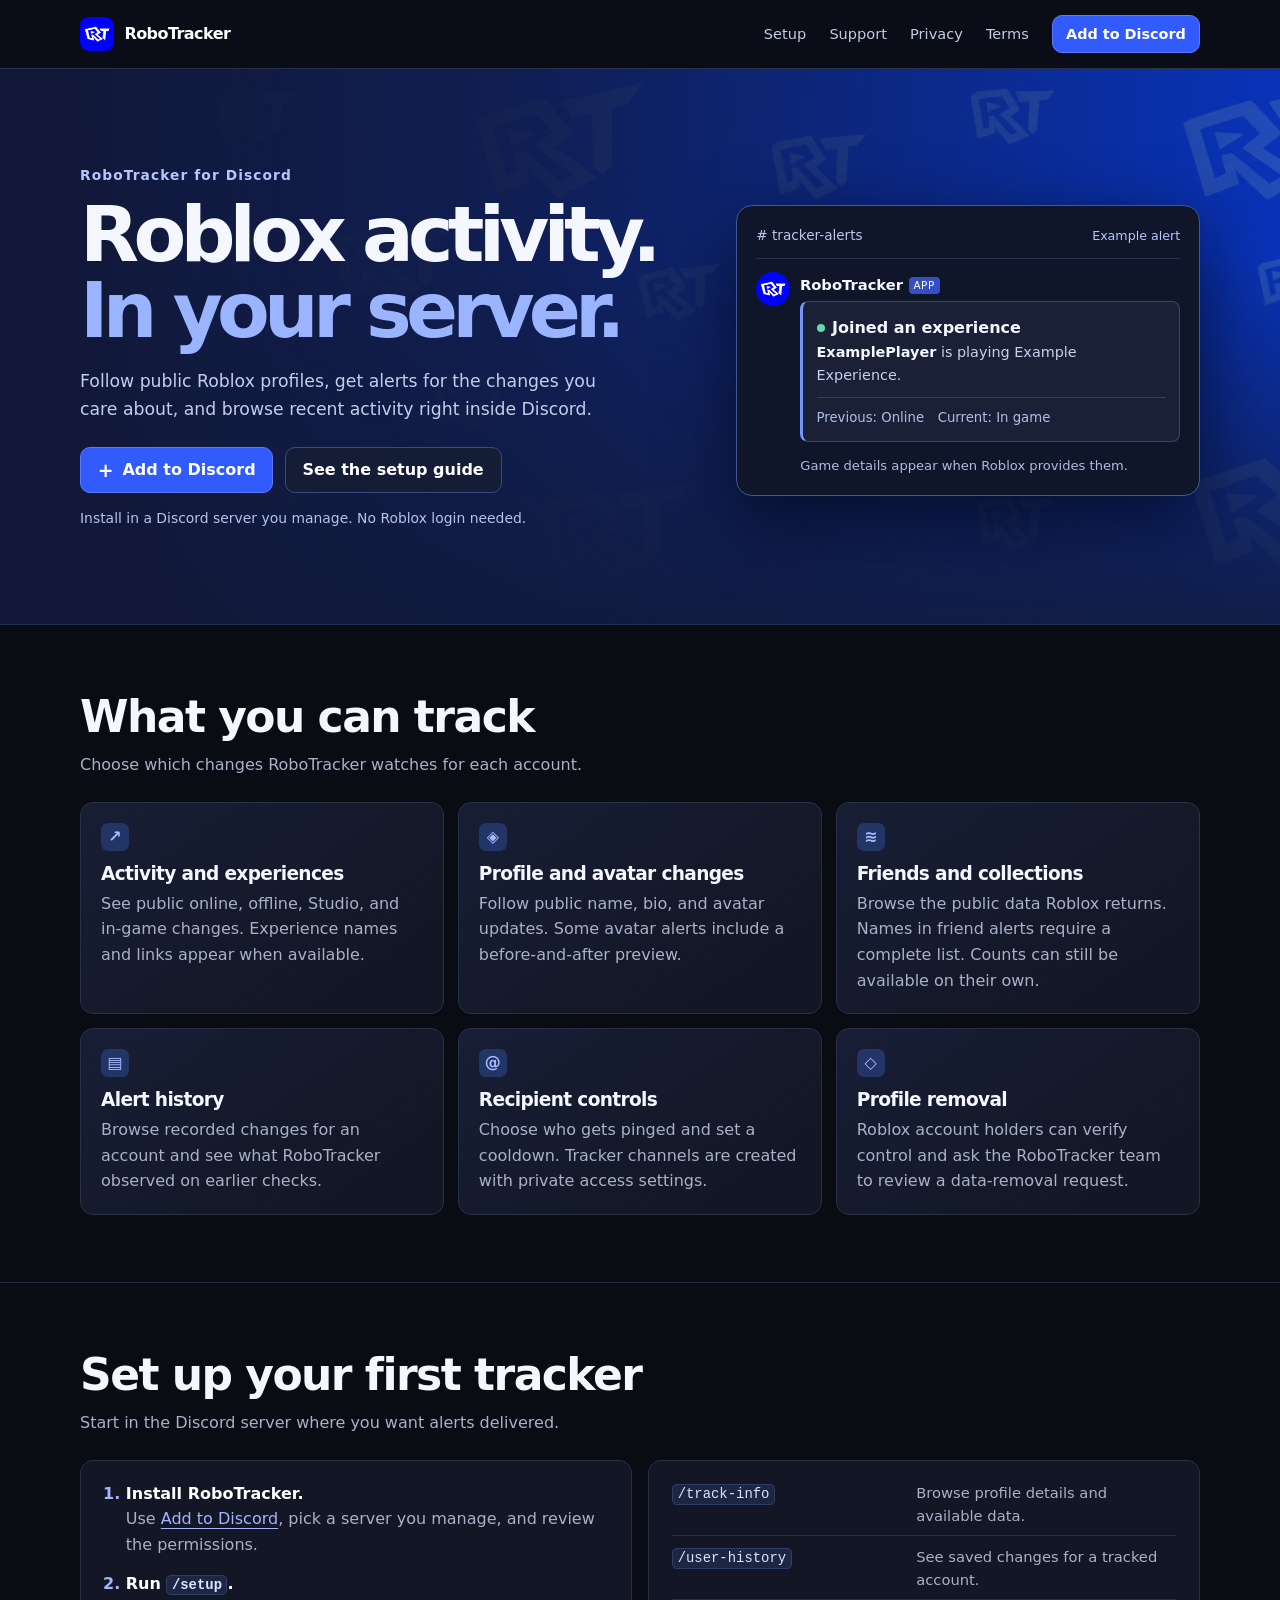
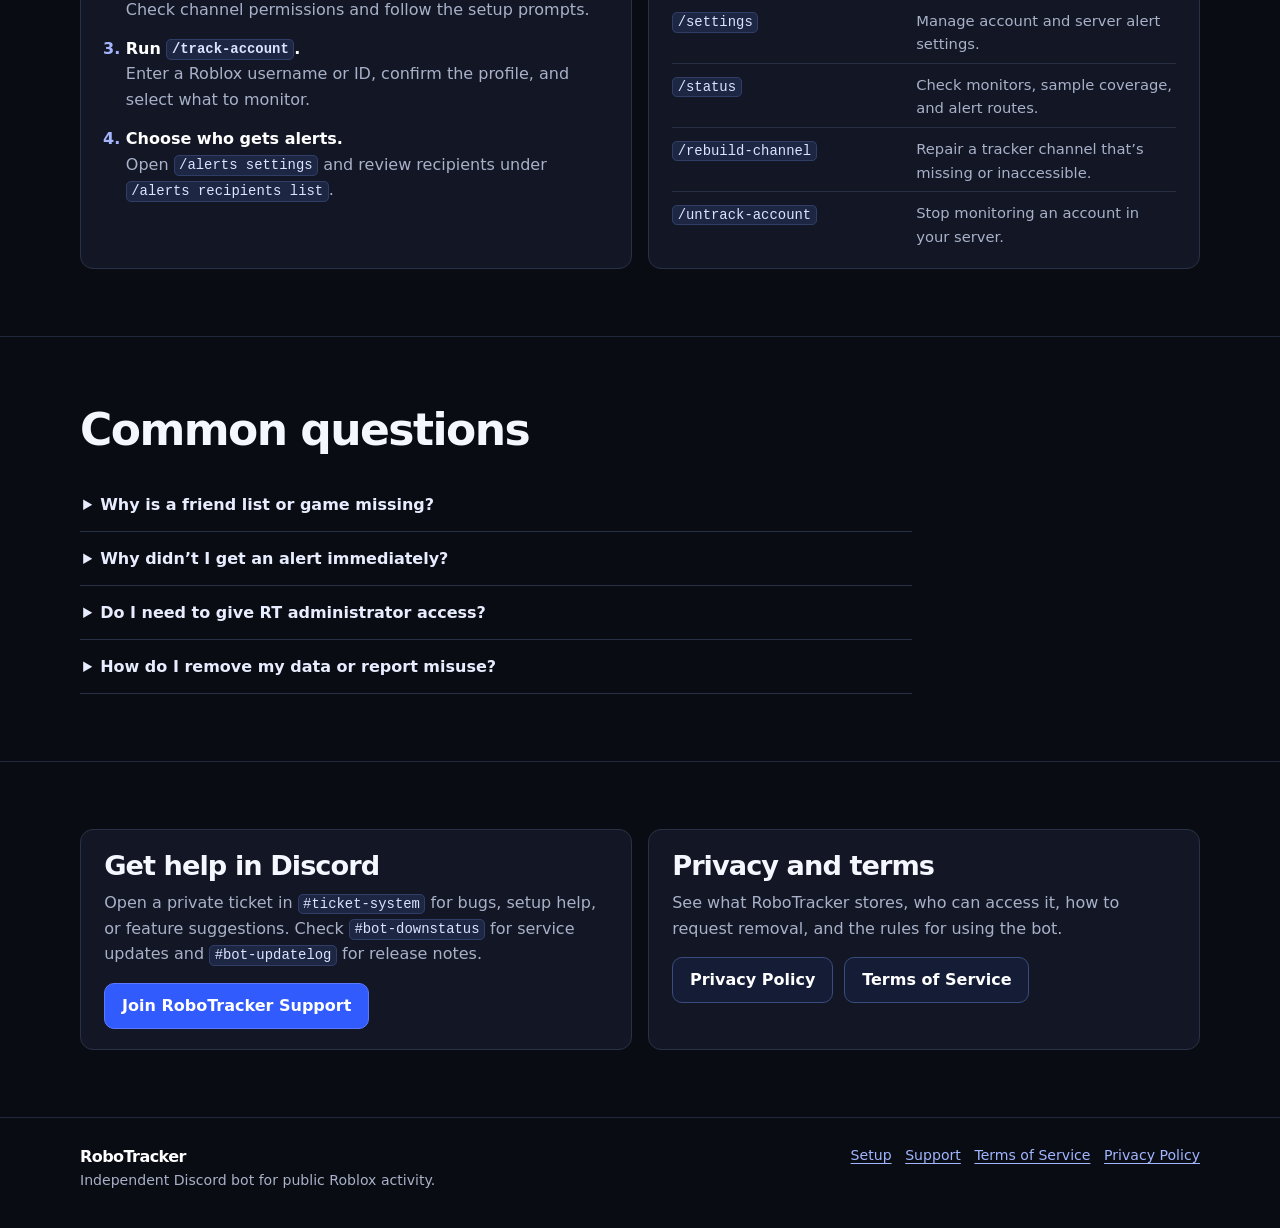
==== docs/index.html @ 3c585757 "Publish RoboTracker website and policies" ====
<!doctype html>
<html lang="en">
<head>
  <meta charset="utf-8">
  <meta name="viewport" content="width=device-width,initial-scale=1">
  <meta name="description" content="Track public Roblox profile changes in Discord. Add RoboTracker, explore the setup guide, and find privacy controls and support.">
  <meta name="theme-color" content="#0a0c13">
  <meta property="og:title" content="RoboTracker | Roblox activity for Discord">
  <meta property="og:description" content="Track public Roblox profile changes in Discord. Add RoboTracker, explore the setup guide, and find privacy controls and support.">
  <title>RoboTracker | Roblox activity for Discord</title>
  <link rel="icon" type="image/webp" href="assets/rt-logo.webp">
  <link rel="stylesheet" href="assets/site.css">
</head>
<body>
  <a class="skip" href="#main">Skip to content</a>
  <header class="site-header">
    <div class="wrap top">
      <a class="brand" href="./"><img src="assets/rt-logo.webp" alt="" width="34" height="34">RoboTracker</a>
      <nav class="nav" aria-label="Main navigation">
        <a href="./#setup">Setup</a><a href="https://discord.gg/475THD4ftT">Support</a>
        <a href="privacy.html">Privacy</a><a href="terms.html">Terms</a>
        <a class="button small" href="https://discord.com/oauth2/authorize?client_id=1561527919375814709&amp;permissions=268823568&amp;scope=bot%20applications.commands&amp;integration_type=0">Add to Discord</a>
      </nav>
    </div>
  </header>
  <main id="main">
    
<section class="hero">
  <div class="wrap hero-inner">
    <div class="hero-copy">
      <p class="eyebrow">RoboTracker for Discord</p>
      <h1>Roblox activity.<span>In your server.</span></h1>
      <p>Follow public Roblox profiles, get alerts for the changes you care about, and browse recent activity right inside Discord.</p>
      <div class="actions"><a class="button" href="https://discord.com/oauth2/authorize?client_id=1561527919375814709&amp;permissions=268823568&amp;scope=bot%20applications.commands&amp;integration_type=0"><span class="plus" aria-hidden="true">+</span> Add to Discord</a><a class="button secondary" href="#setup">See the setup guide</a></div>
      <small class="fine">Install in a Discord server you manage. No Roblox login needed.</small>
    </div>
    <div class="preview" aria-label="Example RoboTracker alert">
      <div class="preview-bar"><span># tracker-alerts</span><span class="preview-tag">Example alert</span></div>
      <div class="preview-message">
        <img src="assets/rt-logo.webp" alt="" width="34" height="34">
        <div>
          <span class="preview-name">RoboTracker</span><span class="app">APP</span>
          <div class="sample">
            <strong><span class="pill-dot" aria-hidden="true"></span>Joined an experience</strong>
            <p><strong>ExamplePlayer</strong> is playing Example Experience.</p>
            <p class="meta"><span>Previous: Online</span><span>Current: In game</span></p>
          </div>
        </div>
      </div>
      <p class="preview-note">Game details appear when Roblox provides them.</p>
    </div>
  </div>
</section>
<section class="section" id="features">
  <div class="wrap">
    <div class="section-head"><div><h2>What you can track</h2><p>Choose which changes RoboTracker watches for each account.</p></div></div>
    <div class="feature-grid">
      <article class="feature"><div class="signal" aria-hidden="true">↗</div><h3>Activity and experiences</h3><p>See public online, offline, Studio, and in-game changes. Experience names and links appear when available.</p></article>
      <article class="feature"><div class="signal" aria-hidden="true">◈</div><h3>Profile and avatar changes</h3><p>Follow public name, bio, and avatar updates. Some avatar alerts include a before-and-after preview.</p></article>
      <article class="feature"><div class="signal" aria-hidden="true">≋</div><h3>Friends and collections</h3><p>Browse the public data Roblox returns. Names in friend alerts require a complete list. Counts can still be available on their own.</p></article>
      <article class="feature"><div class="signal" aria-hidden="true">▤</div><h3>Alert history</h3><p>Browse recorded changes for an account and see what RoboTracker observed on earlier checks.</p></article>
      <article class="feature"><div class="signal" aria-hidden="true">@</div><h3>Recipient controls</h3><p>Choose who gets pinged and set a cooldown. Tracker channels are created with private access settings.</p></article>
      <article class="feature"><div class="signal" aria-hidden="true">◇</div><h3>Profile removal</h3><p>Roblox account holders can verify control and ask the RoboTracker team to review a data-removal request.</p></article>
    </div>
  </div>
</section>
<section class="section" id="setup">
  <div class="wrap">
    <div class="section-head"><div><h2>Set up your first tracker</h2><p>Start in the Discord server where you want alerts delivered.</p></div></div>
    <div class="setup-grid">
      <ol class="steps">
        <li><strong>Install RoboTracker.</strong> Use <a href="https://discord.com/oauth2/authorize?client_id=1561527919375814709&amp;permissions=268823568&amp;scope=bot%20applications.commands&amp;integration_type=0">Add to Discord</a>, pick a server you manage, and review the permissions.</li>
        <li><strong>Run <code>/setup</code>.</strong> Check channel permissions and follow the setup prompts.</li>
        <li><strong>Run <code>/track-account</code>.</strong> Enter a Roblox username or ID, confirm the profile, and select what to monitor.</li>
        <li><strong>Choose who gets alerts.</strong> Open <code>/alerts settings</code> and review recipients under <code>/alerts recipients list</code>.</li>
      </ol>
      <dl class="command-list" aria-label="Useful commands">
        <div><dt><code>/track-info</code></dt><dd>Browse profile details and available data.</dd></div>
        <div><dt><code>/user-history</code></dt><dd>See saved changes for a tracked account.</dd></div>
        <div><dt><code>/settings</code></dt><dd>Manage account and server alert settings.</dd></div>
        <div><dt><code>/status</code></dt><dd>Check monitors, sample coverage, and alert routes.</dd></div>
        <div><dt><code>/rebuild-channel</code></dt><dd>Repair a tracker channel that’s missing or inaccessible.</dd></div>
        <div><dt><code>/untrack-account</code></dt><dd>Stop monitoring an account in your server.</dd></div>
      </dl>
    </div>
  </div>
</section>
<section class="section" id="faq">
  <div class="wrap">
    <div class="section-head"><h2>Common questions</h2></div>
    <div class="faq">
      <details><summary>Why is a friend list or game missing?</summary><p>Roblox can return a count without names or a presence state without game details. RoboTracker displays the information the API actually provides. Your signed-in Roblox view may show more.</p></details>
      <details><summary>Why didn’t I get an alert immediately?</summary><p>The first check establishes a baseline. Later alerts depend on Roblox samples, your settings and cooldown, and Discord delivery. Check <code>/status</code> and confirm the tracker channel is reachable.</p></details>
      <details><summary>Do I need to give RT administrator access?</summary><p>Administrator access is unnecessary for the default install. The bot needs permissions including Manage Channels and Manage Roles to create and configure tracker channels. Review channel access after setup.</p></details>
      <details><summary>How do I remove my data or report misuse?</summary><p>Run <code>/privacy remove</code> in a server where tracker commands are enabled, then follow the profile verification steps. If you can’t access the command or you’re reporting misuse, open a private support ticket. See the <a href="privacy.html#requests">removal guide</a>.</p></details>
    </div>
  </div>
</section>
<section class="section" id="support">
  <div class="wrap bottom-grid">
    <article class="support-panel"><h2>Get help in Discord</h2><p>Open a private ticket in <code>#ticket-system</code> for bugs, setup help, or feature suggestions. Check <code>#bot-downstatus</code> for service updates and <code>#bot-updatelog</code> for release notes.</p><div class="actions"><a class="button" href="https://discord.gg/475THD4ftT">Join RoboTracker Support</a></div></article>
    <article class="support-panel"><h2>Privacy and terms</h2><p>See what RoboTracker stores, who can access it, how to request removal, and the rules for using the bot.</p><div class="actions"><a class="button secondary" href="privacy.html">Privacy Policy</a><a class="button secondary" href="terms.html">Terms of Service</a></div></article>
  </div>
</section>

  </main>
  <footer class="site-footer">
    <div class="wrap foot">
      <div><a class="brand" href="./">RoboTracker</a><p>Independent Discord bot for public Roblox activity.</p></div>
      <nav aria-label="Footer navigation"><a href="./#setup">Setup</a><a href="https://discord.gg/475THD4ftT">Support</a><a href="terms.html">Terms of Service</a><a href="privacy.html">Privacy Policy</a></nav>
    </div>
  </footer>
</body>
</html>
---- docs/assets/site.css ----
:root{color-scheme:dark;--bg:#0a0c13;--panel:#131725;--muted:#a8b1c8;--text:#f5f7ff;--line:#293147;--accent:#7c9cff;--button:#315bfc;--width:1120px;font-family:Inter,"Segoe UI",system-ui,sans-serif;line-height:1.6}
*,*::before,*::after{box-sizing:border-box}
body{margin:0;background:var(--bg);color:var(--text);font-size:1rem}
a{color:#a1b6ff;text-underline-offset:.22em}a:hover{color:white}a:focus-visible,summary:focus-visible{outline:2px solid #a6bcff;outline-offset:5px}
img{display:block;max-width:100%;height:auto}h1,h2,h3,p{margin:0}h1,h2,h3{line-height:1.14;letter-spacing:-.035em}p,li{color:var(--muted)}h2{font-size:clamp(1.9rem,4vw,2.75rem)}h3{font-size:1.16rem}code{color:#dce4ff;background:#1d2743;border:1px solid #303e67;border-radius:5px;padding:.1em .32em;font-size:.87em;overflow-wrap:anywhere}section[id]{scroll-margin-top:5.4rem}
.wrap{width:min(var(--width),calc(100% - 3rem));margin-inline:auto}.skip{position:absolute;top:-5rem;left:1rem;z-index:5;background:white;color:#101532;padding:.5rem 1rem}.skip:focus{top:.5rem}
.site-header{position:sticky;top:0;z-index:2;background:#0b0e18f7;border-bottom:1px solid #293147}.top{display:flex;align-items:center;justify-content:space-between;gap:1.25rem;min-height:68px}.brand{display:inline-flex;align-items:center;gap:.65rem;color:white;text-decoration:none;font-weight:760;letter-spacing:-.035em}.brand img{width:34px;border-radius:9px}.nav{display:flex;align-items:center;gap:1.45rem}.nav>a:not(.button){color:#c3cce3;text-decoration:none;font-size:.91rem}.nav>a:hover,.nav>a[aria-current]{color:white;text-decoration:underline;text-underline-offset:.32em}
.button{display:inline-flex;align-items:center;justify-content:center;gap:.55rem;color:white;text-decoration:none;background:var(--button);border:1px solid #5c7aff;border-radius:10px;padding:.66rem 1.05rem;min-height:46px;font-weight:690;line-height:1.25;transition:background .15s}.button:hover{background:#426aff}.button.secondary{background:#141d35;border-color:#3a4c7d}.button.secondary:hover{background:#223055}.button.small{min-height:38px;padding:.46rem .82rem;font-size:.9rem}
.hero{position:relative;overflow:hidden;border-bottom:1px solid #223055;background:#111b44}.hero::before{content:"";position:absolute;inset:0;background:linear-gradient(90deg,#111838 4%,#111b42e8 41%,#13266070 100%),linear-gradient(0deg,#101732 0%,transparent 66%),url("rt-wallpaper.webp") center/cover no-repeat}.hero-inner{position:relative;min-height:555px;display:grid;grid-template-columns:1.13fr .87fr;align-items:center;gap:3.4rem;padding-block:4.1rem}
.eyebrow{font-size:.86rem;color:#b5c5ff;letter-spacing:.08em;font-weight:690}.hero h1{font-size:clamp(3.15rem,6vw,5.1rem);line-height:.99;letter-spacing:-.075em;margin:.7rem 0 1.2rem}.hero h1 span{display:block;color:#9bb4ff}.hero-copy>p:not(.eyebrow){max-width:34rem;font-size:1.08rem;color:#c4cdeb}.actions{display:flex;gap:.7rem;flex-wrap:wrap;margin-top:1.5rem}.hero .fine{display:block;margin-top:.85rem;color:#b5c4ec;font-size:.87rem}.plus{font-size:1.18rem;line-height:1}
.preview{display:grid;gap:.8rem;align-self:center;padding:1.18rem;border:1px solid #425698;border-radius:16px;background:#10162a;box-shadow:0 24px 72px #020514a6;transform:translateY(4px)}.preview-bar{display:flex;justify-content:space-between;align-items:center;gap:.5rem;padding-bottom:.7rem;border-bottom:1px solid #27324d;color:#b9c8eb;font-size:.85rem}.preview-tag{color:#b6c5ff;font-size:.79rem}.preview-message{display:grid;grid-template-columns:34px minmax(0,1fr);gap:.6rem}.preview-message>img{border-radius:50%}.preview-name{font-weight:720;font-size:.92rem}.app{display:inline-block;margin-left:.35rem;background:#384fc2;border-radius:4px;color:white;font-size:.65rem;vertical-align:middle;padding:0 .3rem;letter-spacing:.06em}.sample{padding:.8rem .85rem;border:1px solid #374575;border-left:3px solid #7496ff;background:#1a2137;border-radius:8px;margin-top:.25rem}.sample strong{color:#f5f7ff}.sample p{color:#c6d1ee;font-size:.9rem}.sample .meta{display:flex;flex-wrap:wrap;gap:.2rem .85rem;border-top:1px solid #33415e;margin-top:.65rem;padding-top:.55rem;color:#aebfe4;font-size:.83rem}.pill-dot{width:.52rem;height:.52rem;display:inline-block;border-radius:50%;background:#65d7aa;vertical-align:.07em;margin-right:.45rem}.preview-note{color:#aebbe0;font-size:.82rem;padding-left:2.75rem}
.section{padding-block:4.2rem;border-bottom:1px solid #20283b}.section-head{display:flex;align-items:end;justify-content:space-between;gap:1.5rem;margin-bottom:1.5rem}.section-head p{max-width:34rem;margin-top:.6rem}.feature-grid{display:grid;grid-template-columns:repeat(3,minmax(0,1fr));gap:.85rem}.feature{padding:1.25rem;border:1px solid var(--line);border-radius:13px;background:linear-gradient(145deg,#171e35,var(--panel) 80%);min-height:10.5rem}.feature h3{margin-bottom:.45rem}.signal{display:inline-block;width:1.75rem;height:1.75rem;border-radius:7px;background:#233567;color:#a8bbff;text-align:center;font-weight:720;line-height:1.75rem;margin-bottom:.75rem}
.setup-grid,.bottom-grid{display:grid;grid-template-columns:1fr 1fr;gap:1rem}.steps,.command-list,.support-panel{margin:0;padding:1.25rem 1.45rem;background:var(--panel);border:1px solid var(--line);border-radius:13px}.steps{padding-left:2.8rem}.steps li+li{margin-top:.85rem}.steps li::marker{color:#a5b6ff;font-weight:700}.steps strong{color:white;display:block}.command-list{display:grid;gap:.55rem}.command-list div{display:grid;grid-template-columns:minmax(9rem,.9fr) 1fr;gap:.65rem;padding-bottom:.45rem;border-bottom:1px solid #282f43}.command-list div:last-child{border:0;padding-bottom:0}.command-list dd,.command-list dt{margin:0}.command-list dd{color:var(--muted);font-size:.92rem}.support-panel h2{font-size:1.7rem;margin-bottom:.55rem}.support-panel .actions{margin-top:1rem}
.faq{max-width:52rem}.faq details{border-bottom:1px solid var(--line);padding:.85rem .2rem}.faq summary{cursor:pointer;font-weight:640;color:#e7edff}.faq details p{margin:.55rem 0 0 1.1rem}.site-footer{padding:1.6rem 0 2.3rem;background:#0a0c13}.foot{display:flex;justify-content:space-between;gap:1rem;flex-wrap:wrap}.foot p{font-size:.88rem}.foot nav{display:flex;flex-wrap:wrap;gap:.85rem;font-size:.88rem}
.legal-hero{padding:3.1rem 0 2.4rem;background:linear-gradient(90deg,#121b3b,#151d46d9),url("rt-wallpaper.webp") center/cover;border-bottom:1px solid #2b3659}.legal-hero h1{font-size:clamp(2.8rem,6vw,4.15rem);margin:.55rem 0}.legal-hero p{max-width:45rem;color:#c0cbea}.policy-layout{display:grid;grid-template-columns:minmax(185px,245px) minmax(0,720px);gap:2.5rem;padding-block:2.3rem 4rem}.toc{align-self:start;position:sticky;top:90px;background:var(--panel);border:1px solid var(--line);border-radius:12px;padding:1rem}.toc strong{display:block;margin-bottom:.5rem}.toc a{display:block;padding:.18rem 0;font-size:.91rem;text-decoration:none}.toc a:hover{text-decoration:underline}.policy section{padding:0 0 1.3rem;margin-bottom:1.45rem;border-bottom:1px solid var(--line)}.policy section h2{font-size:1.65rem;margin-bottom:.55rem}.policy p+p,.policy ul,.policy ol{margin-top:.65rem}.policy ul,.policy ol{padding-left:1.45rem}.policy li+li{margin-top:.32rem}.policy strong{color:#e9edfd}.policy .callout{color:#cbd6f6;background:#172247;border:1px solid #394b87;border-radius:8px;padding:.85rem 1rem}
@media(max-width:800px){.hero-inner{grid-template-columns:1fr;gap:1.6rem;padding-block:2.85rem}.preview{max-width:510px}.feature-grid{grid-template-columns:repeat(2,minmax(0,1fr))}.section{padding-block:3rem}.policy-layout{gap:1.5rem}}
@media(max-width:570px){.wrap{width:calc(100% - 1.6rem)}.top{min-height:auto;gap:.45rem;flex-wrap:wrap;padding-block:.6rem}.site-header{position:static}.nav{gap:.72rem;flex-wrap:wrap}.nav>a:not(.button){font-size:.85rem}.nav .button{min-height:33px;font-size:.82rem;padding:.35rem .55rem}.brand img{width:27px}.hero h1{font-size:clamp(2.9rem,11vw,3.5rem)}.hero-inner{padding-block:2.3rem}.feature-grid,.setup-grid,.bottom-grid,.policy-layout{grid-template-columns:1fr}.feature{min-height:auto}.section-head{display:block}.toc{position:static}.preview{padding:.9rem}.command-list div{grid-template-columns:1fr;gap:.15rem}.legal-hero{padding-block:2rem}.policy-layout{padding-top:1.3rem}section[id]{scroll-margin-top:1rem}}
@media(prefers-reduced-motion:reduce){*,*::before,*::after{transition:none!important}}
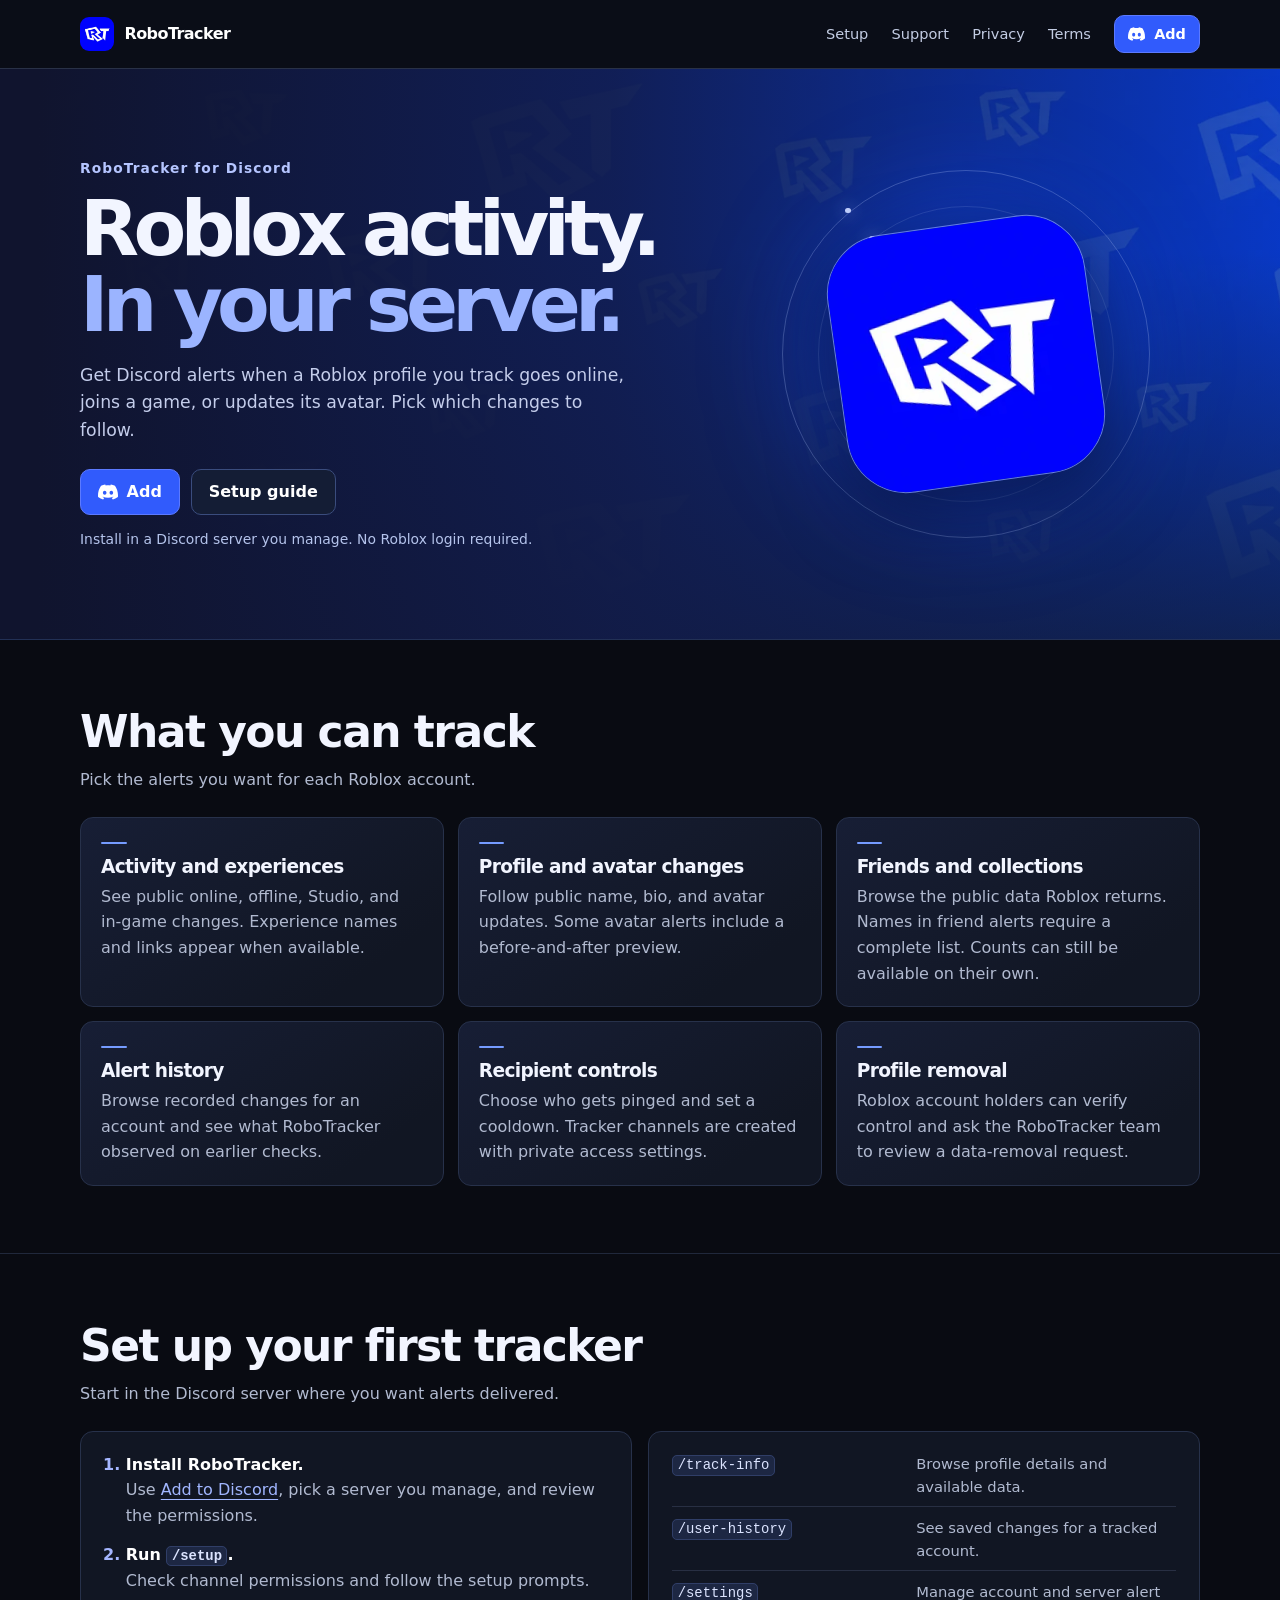
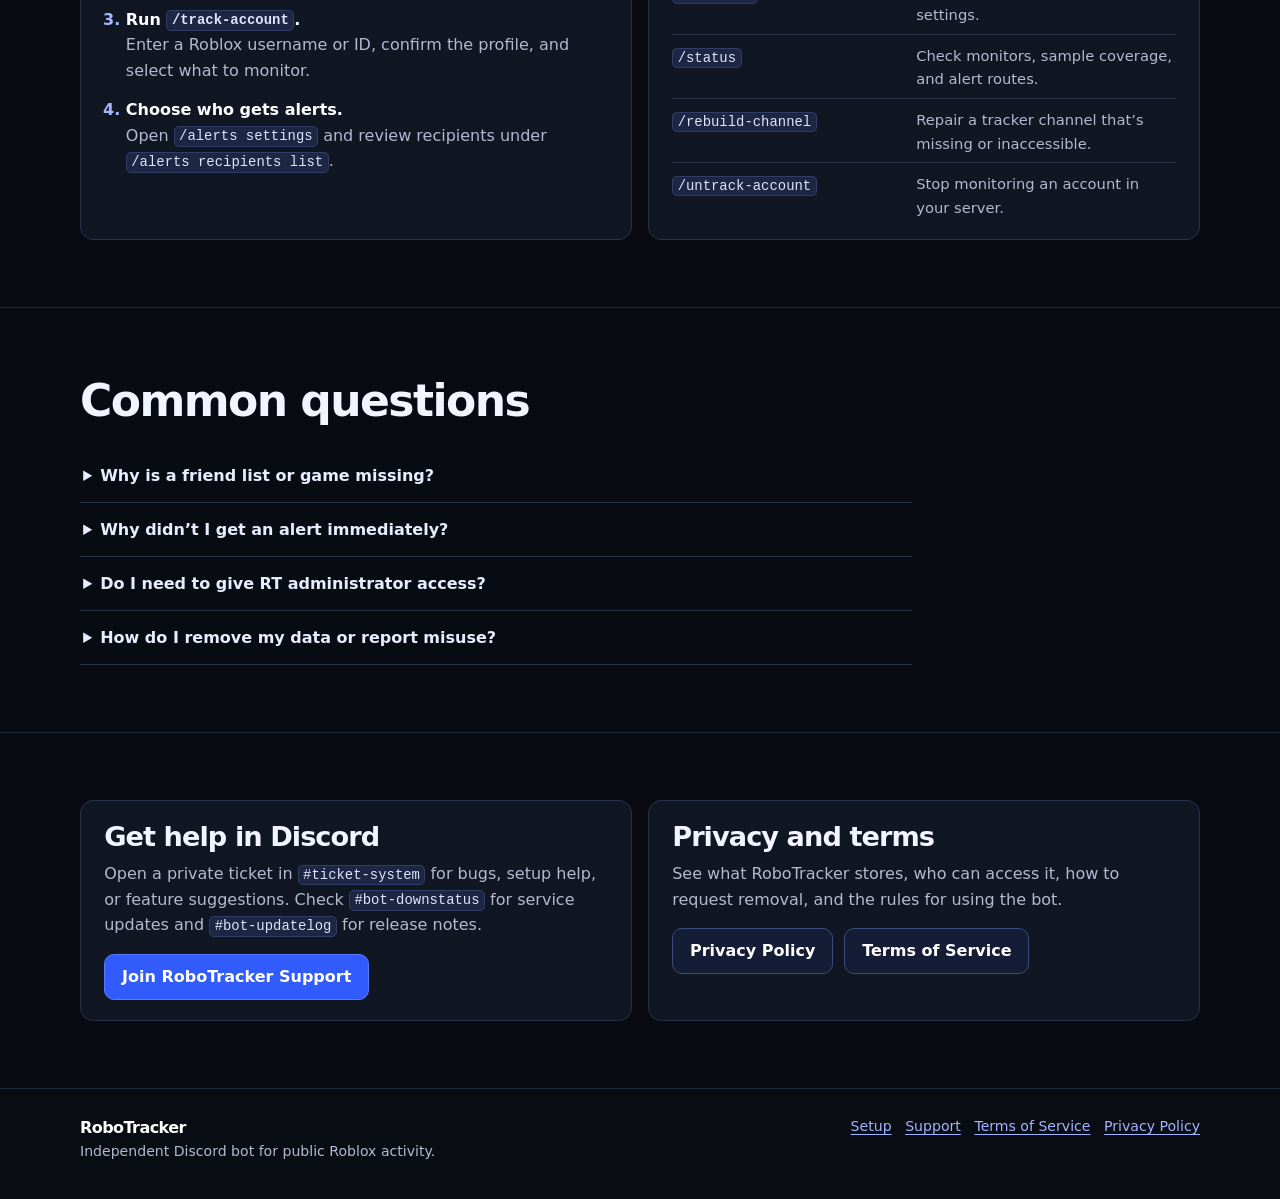
==== commit 1c3f000c: "Refresh RoboTracker branding and expand policy pages" ====
--- a/docs/index.html
+++ b/docs/index.html
@@ -19,7 +19,7 @@
       <nav class="nav" aria-label="Main navigation">
         <a href="./#setup">Setup</a><a href="https://discord.gg/475THD4ftT">Support</a>
         <a href="privacy.html">Privacy</a><a href="terms.html">Terms</a>
-        <a class="button small" href="https://discord.com/oauth2/authorize?client_id=1561527919375814709&amp;permissions=268823568&amp;scope=bot%20applications.commands&amp;integration_type=0">Add to Discord</a>
+        <a class="button small" href="https://discord.com/oauth2/authorize?client_id=1561527919375814709&amp;permissions=268823568&amp;scope=bot%20applications.commands&amp;integration_type=0" aria-label="Add RoboTracker to Discord"><img src="assets/discord.svg" alt="" width="20" height="20">Add</a>
       </nav>
     </div>
   </header>
@@ -30,37 +30,27 @@
     <div class="hero-copy">
       <p class="eyebrow">RoboTracker for Discord</p>
       <h1>Roblox activity.<span>In your server.</span></h1>
-      <p>Follow public Roblox profiles, get alerts for the changes you care about, and browse recent activity right inside Discord.</p>
-      <div class="actions"><a class="button" href="https://discord.com/oauth2/authorize?client_id=1561527919375814709&amp;permissions=268823568&amp;scope=bot%20applications.commands&amp;integration_type=0"><span class="plus" aria-hidden="true">+</span> Add to Discord</a><a class="button secondary" href="#setup">See the setup guide</a></div>
-      <small class="fine">Install in a Discord server you manage. No Roblox login needed.</small>
+      <p>Get Discord alerts when a Roblox profile you track goes online, joins a game, or updates its avatar. Pick which changes to follow.</p>
+      <div class="actions"><a class="button" href="https://discord.com/oauth2/authorize?client_id=1561527919375814709&amp;permissions=268823568&amp;scope=bot%20applications.commands&amp;integration_type=0" aria-label="Add RoboTracker to Discord"><img src="assets/discord.svg" alt="" width="20" height="20">Add</a><a class="button secondary" href="#setup">Setup guide</a></div>
+      <small class="fine">Install in a Discord server you manage. No Roblox login required.</small>
     </div>
-    <div class="preview" aria-label="Example RoboTracker alert">
-      <div class="preview-bar"><span># tracker-alerts</span><span class="preview-tag">Example alert</span></div>
-      <div class="preview-message">
-        <img src="assets/rt-logo.webp" alt="" width="34" height="34">
-        <div>
-          <span class="preview-name">RoboTracker</span><span class="app">APP</span>
-          <div class="sample">
-            <strong><span class="pill-dot" aria-hidden="true"></span>Joined an experience</strong>
-            <p><strong>ExamplePlayer</strong> is playing Example Experience.</p>
-            <p class="meta"><span>Previous: Online</span><span>Current: In game</span></p>
-          </div>
-        </div>
-      </div>
-      <p class="preview-note">Game details appear when Roblox provides them.</p>
+    <div class="hero-mark">
+      <span class="logo-orbit" aria-hidden="true"></span>
+      <span class="logo-orbit inner" aria-hidden="true"></span>
+      <img src="assets/rt-logo.webp" alt="White RoboTracker logo on blue" width="256" height="256" fetchpriority="high">
     </div>
   </div>
 </section>
 <section class="section" id="features">
   <div class="wrap">
-    <div class="section-head"><div><h2>What you can track</h2><p>Choose which changes RoboTracker watches for each account.</p></div></div>
+    <div class="section-head"><div><h2>What you can track</h2><p>Pick the alerts you want for each Roblox account.</p></div></div>
     <div class="feature-grid">
-      <article class="feature"><div class="signal" aria-hidden="true">↗</div><h3>Activity and experiences</h3><p>See public online, offline, Studio, and in-game changes. Experience names and links appear when available.</p></article>
-      <article class="feature"><div class="signal" aria-hidden="true">◈</div><h3>Profile and avatar changes</h3><p>Follow public name, bio, and avatar updates. Some avatar alerts include a before-and-after preview.</p></article>
-      <article class="feature"><div class="signal" aria-hidden="true">≋</div><h3>Friends and collections</h3><p>Browse the public data Roblox returns. Names in friend alerts require a complete list. Counts can still be available on their own.</p></article>
-      <article class="feature"><div class="signal" aria-hidden="true">▤</div><h3>Alert history</h3><p>Browse recorded changes for an account and see what RoboTracker observed on earlier checks.</p></article>
-      <article class="feature"><div class="signal" aria-hidden="true">@</div><h3>Recipient controls</h3><p>Choose who gets pinged and set a cooldown. Tracker channels are created with private access settings.</p></article>
-      <article class="feature"><div class="signal" aria-hidden="true">◇</div><h3>Profile removal</h3><p>Roblox account holders can verify control and ask the RoboTracker team to review a data-removal request.</p></article>
+      <article class="feature"><h3>Activity and experiences</h3><p>See public online, offline, Studio, and in-game changes. Experience names and links appear when available.</p></article>
+      <article class="feature"><h3>Profile and avatar changes</h3><p>Follow public name, bio, and avatar updates. Some avatar alerts include a before-and-after preview.</p></article>
+      <article class="feature"><h3>Friends and collections</h3><p>Browse the public data Roblox returns. Names in friend alerts require a complete list. Counts can still be available on their own.</p></article>
+      <article class="feature"><h3>Alert history</h3><p>Browse recorded changes for an account and see what RoboTracker observed on earlier checks.</p></article>
+      <article class="feature"><h3>Recipient controls</h3><p>Choose who gets pinged and set a cooldown. Tracker channels are created with private access settings.</p></article>
+      <article class="feature"><h3>Profile removal</h3><p>Roblox account holders can verify control and ask the RoboTracker team to review a data-removal request.</p></article>
     </div>
   </div>
 </section>
--- a/docs/assets/site.css
+++ b/docs/assets/site.css
@@ -7,12 +7,37 @@
 .site-header{position:sticky;top:0;z-index:2;background:#0b0e18f7;border-bottom:1px solid #293147}.top{display:flex;align-items:center;justify-content:space-between;gap:1.25rem;min-height:68px}.brand{display:inline-flex;align-items:center;gap:.65rem;color:white;text-decoration:none;font-weight:760;letter-spacing:-.035em}.brand img{width:34px;border-radius:9px}.nav{display:flex;align-items:center;gap:1.45rem}.nav>a:not(.button){color:#c3cce3;text-decoration:none;font-size:.91rem}.nav>a:hover,.nav>a[aria-current]{color:white;text-decoration:underline;text-underline-offset:.32em}
 .button{display:inline-flex;align-items:center;justify-content:center;gap:.55rem;color:white;text-decoration:none;background:var(--button);border:1px solid #5c7aff;border-radius:10px;padding:.66rem 1.05rem;min-height:46px;font-weight:690;line-height:1.25;transition:background .15s}.button:hover{background:#426aff}.button.secondary{background:#141d35;border-color:#3a4c7d}.button.secondary:hover{background:#223055}.button.small{min-height:38px;padding:.46rem .82rem;font-size:.9rem}
 .hero{position:relative;overflow:hidden;border-bottom:1px solid #223055;background:#111b44}.hero::before{content:"";position:absolute;inset:0;background:linear-gradient(90deg,#111838 4%,#111b42e8 41%,#13266070 100%),linear-gradient(0deg,#101732 0%,transparent 66%),url("rt-wallpaper.webp") center/cover no-repeat}.hero-inner{position:relative;min-height:555px;display:grid;grid-template-columns:1.13fr .87fr;align-items:center;gap:3.4rem;padding-block:4.1rem}
-.eyebrow{font-size:.86rem;color:#b5c5ff;letter-spacing:.08em;font-weight:690}.hero h1{font-size:clamp(3.15rem,6vw,5.1rem);line-height:.99;letter-spacing:-.075em;margin:.7rem 0 1.2rem}.hero h1 span{display:block;color:#9bb4ff}.hero-copy>p:not(.eyebrow){max-width:34rem;font-size:1.08rem;color:#c4cdeb}.actions{display:flex;gap:.7rem;flex-wrap:wrap;margin-top:1.5rem}.hero .fine{display:block;margin-top:.85rem;color:#b5c4ec;font-size:.87rem}.plus{font-size:1.18rem;line-height:1}
-.preview{display:grid;gap:.8rem;align-self:center;padding:1.18rem;border:1px solid #425698;border-radius:16px;background:#10162a;box-shadow:0 24px 72px #020514a6;transform:translateY(4px)}.preview-bar{display:flex;justify-content:space-between;align-items:center;gap:.5rem;padding-bottom:.7rem;border-bottom:1px solid #27324d;color:#b9c8eb;font-size:.85rem}.preview-tag{color:#b6c5ff;font-size:.79rem}.preview-message{display:grid;grid-template-columns:34px minmax(0,1fr);gap:.6rem}.preview-message>img{border-radius:50%}.preview-name{font-weight:720;font-size:.92rem}.app{display:inline-block;margin-left:.35rem;background:#384fc2;border-radius:4px;color:white;font-size:.65rem;vertical-align:middle;padding:0 .3rem;letter-spacing:.06em}.sample{padding:.8rem .85rem;border:1px solid #374575;border-left:3px solid #7496ff;background:#1a2137;border-radius:8px;margin-top:.25rem}.sample strong{color:#f5f7ff}.sample p{color:#c6d1ee;font-size:.9rem}.sample .meta{display:flex;flex-wrap:wrap;gap:.2rem .85rem;border-top:1px solid #33415e;margin-top:.65rem;padding-top:.55rem;color:#aebfe4;font-size:.83rem}.pill-dot{width:.52rem;height:.52rem;display:inline-block;border-radius:50%;background:#65d7aa;vertical-align:.07em;margin-right:.45rem}.preview-note{color:#aebbe0;font-size:.82rem;padding-left:2.75rem}
-.section{padding-block:4.2rem;border-bottom:1px solid #20283b}.section-head{display:flex;align-items:end;justify-content:space-between;gap:1.5rem;margin-bottom:1.5rem}.section-head p{max-width:34rem;margin-top:.6rem}.feature-grid{display:grid;grid-template-columns:repeat(3,minmax(0,1fr));gap:.85rem}.feature{padding:1.25rem;border:1px solid var(--line);border-radius:13px;background:linear-gradient(145deg,#171e35,var(--panel) 80%);min-height:10.5rem}.feature h3{margin-bottom:.45rem}.signal{display:inline-block;width:1.75rem;height:1.75rem;border-radius:7px;background:#233567;color:#a8bbff;text-align:center;font-weight:720;line-height:1.75rem;margin-bottom:.75rem}
+.eyebrow{font-size:.86rem;color:#b5c5ff;letter-spacing:.08em;font-weight:690}.hero h1{font-size:clamp(3.15rem,6vw,5.1rem);line-height:.99;letter-spacing:-.075em;margin:.7rem 0 1.2rem}.hero h1 span{display:block;color:#9bb4ff}.hero-copy>p:not(.eyebrow){max-width:34rem;font-size:1.08rem;color:#c4cdeb}.actions{display:flex;gap:.7rem;flex-wrap:wrap;margin-top:1.5rem}.hero .fine{display:block;margin-top:.85rem;color:#b5c4ec;font-size:.87rem}
+
+.section{padding-block:4.2rem;border-bottom:1px solid #20283b}.section-head{display:flex;align-items:end;justify-content:space-between;gap:1.5rem;margin-bottom:1.5rem}.section-head p{max-width:34rem;margin-top:.6rem}.feature-grid{display:grid;grid-template-columns:repeat(3,minmax(0,1fr));gap:.85rem}.feature{padding:1.25rem;border:1px solid var(--line);border-radius:13px;background:linear-gradient(145deg,#171e35,var(--panel) 80%);min-height:10.5rem}.feature h3{margin-bottom:.45rem}
 .setup-grid,.bottom-grid{display:grid;grid-template-columns:1fr 1fr;gap:1rem}.steps,.command-list,.support-panel{margin:0;padding:1.25rem 1.45rem;background:var(--panel);border:1px solid var(--line);border-radius:13px}.steps{padding-left:2.8rem}.steps li+li{margin-top:.85rem}.steps li::marker{color:#a5b6ff;font-weight:700}.steps strong{color:white;display:block}.command-list{display:grid;gap:.55rem}.command-list div{display:grid;grid-template-columns:minmax(9rem,.9fr) 1fr;gap:.65rem;padding-bottom:.45rem;border-bottom:1px solid #282f43}.command-list div:last-child{border:0;padding-bottom:0}.command-list dd,.command-list dt{margin:0}.command-list dd{color:var(--muted);font-size:.92rem}.support-panel h2{font-size:1.7rem;margin-bottom:.55rem}.support-panel .actions{margin-top:1rem}
 .faq{max-width:52rem}.faq details{border-bottom:1px solid var(--line);padding:.85rem .2rem}.faq summary{cursor:pointer;font-weight:640;color:#e7edff}.faq details p{margin:.55rem 0 0 1.1rem}.site-footer{padding:1.6rem 0 2.3rem;background:#0a0c13}.foot{display:flex;justify-content:space-between;gap:1rem;flex-wrap:wrap}.foot p{font-size:.88rem}.foot nav{display:flex;flex-wrap:wrap;gap:.85rem;font-size:.88rem}
 .legal-hero{padding:3.1rem 0 2.4rem;background:linear-gradient(90deg,#121b3b,#151d46d9),url("rt-wallpaper.webp") center/cover;border-bottom:1px solid #2b3659}.legal-hero h1{font-size:clamp(2.8rem,6vw,4.15rem);margin:.55rem 0}.legal-hero p{max-width:45rem;color:#c0cbea}.policy-layout{display:grid;grid-template-columns:minmax(185px,245px) minmax(0,720px);gap:2.5rem;padding-block:2.3rem 4rem}.toc{align-self:start;position:sticky;top:90px;background:var(--panel);border:1px solid var(--line);border-radius:12px;padding:1rem}.toc strong{display:block;margin-bottom:.5rem}.toc a{display:block;padding:.18rem 0;font-size:.91rem;text-decoration:none}.toc a:hover{text-decoration:underline}.policy section{padding:0 0 1.3rem;margin-bottom:1.45rem;border-bottom:1px solid var(--line)}.policy section h2{font-size:1.65rem;margin-bottom:.55rem}.policy p+p,.policy ul,.policy ol{margin-top:.65rem}.policy ul,.policy ol{padding-left:1.45rem}.policy li+li{margin-top:.32rem}.policy strong{color:#e9edfd}.policy .callout{color:#cbd6f6;background:#172247;border:1px solid #394b87;border-radius:8px;padding:.85rem 1rem}
-@media(max-width:800px){.hero-inner{grid-template-columns:1fr;gap:1.6rem;padding-block:2.85rem}.preview{max-width:510px}.feature-grid{grid-template-columns:repeat(2,minmax(0,1fr))}.section{padding-block:3rem}.policy-layout{gap:1.5rem}}
-@media(max-width:570px){.wrap{width:calc(100% - 1.6rem)}.top{min-height:auto;gap:.45rem;flex-wrap:wrap;padding-block:.6rem}.site-header{position:static}.nav{gap:.72rem;flex-wrap:wrap}.nav>a:not(.button){font-size:.85rem}.nav .button{min-height:33px;font-size:.82rem;padding:.35rem .55rem}.brand img{width:27px}.hero h1{font-size:clamp(2.9rem,11vw,3.5rem)}.hero-inner{padding-block:2.3rem}.feature-grid,.setup-grid,.bottom-grid,.policy-layout{grid-template-columns:1fr}.feature{min-height:auto}.section-head{display:block}.toc{position:static}.preview{padding:.9rem}.command-list div{grid-template-columns:1fr;gap:.15rem}.legal-hero{padding-block:2rem}.policy-layout{padding-top:1.3rem}section[id]{scroll-margin-top:1rem}}
+@media(max-width:800px){.hero-inner{grid-template-columns:1fr;gap:1.6rem;padding-block:2.85rem}.feature-grid{grid-template-columns:repeat(2,minmax(0,1fr))}.section{padding-block:3rem}.policy-layout{gap:1.5rem}}
+@media(max-width:570px){.wrap{width:calc(100% - 1.6rem)}.top{min-height:auto;gap:.45rem;flex-wrap:wrap;padding-block:.6rem}.site-header{position:static}.nav{gap:.72rem;flex-wrap:wrap}.nav>a:not(.button){font-size:.85rem}.nav .button{min-height:33px;font-size:.82rem;padding:.35rem .55rem}.brand img{width:27px}.hero h1{font-size:clamp(2.9rem,11vw,3.5rem)}.hero-inner{padding-block:2.3rem}.feature-grid,.setup-grid,.bottom-grid,.policy-layout{grid-template-columns:1fr}.feature{min-height:auto}.section-head{display:block}.toc{position:static}.command-list div{grid-template-columns:1fr;gap:.15rem}.legal-hero{padding-block:2rem}.policy-layout{padding-top:1.3rem}section[id]{scroll-margin-top:1rem}}
 @media(prefers-reduced-motion:reduce){*,*::before,*::after{transition:none!important}}
+
+/* Motion follows the brand mark. Text and controls are visible from the first frame. */
+:root{--bg:#090b12;--panel:#111623;--line:#27314a;--text:#f2f5ff;--muted:#b1bad0}
+.hero::before{background:linear-gradient(90deg,#10142e 3%,#121c49ec 48%,#12338477 100%),linear-gradient(0deg,#0d142d 0%,transparent 68%),url("rt-wallpaper.webp") center/cover no-repeat}
+.hero-inner{min-height:570px;gap:2.7rem}
+.hero-mark{position:relative;isolation:isolate;display:grid;place-items:center;aspect-ratio:1;margin:auto;width:min(100%,400px)}
+.hero-mark::before{content:"";position:absolute;inset:12%;background:#184dff79;filter:blur(54px);border-radius:50%;z-index:-1}
+.hero-mark>img{display:block;width:65%;height:auto;border-radius:23%;border:1px solid #899affb3;box-shadow:0 24px 70px #050b2b9c;transform:rotate(-8deg);animation:mark-float 7s ease-in-out infinite}
+.logo-orbit{position:absolute;inset:4%;border:1px solid #b6caff45;border-radius:50%;animation:orbit-turn 26s linear infinite}
+.logo-orbit.inner{inset:13%;border-color:#b6caff26;animation-duration:19s;animation-direction:reverse}
+.logo-orbit::before{content:"";position:absolute;top:10%;left:17%;width:.36rem;height:.36rem;border-radius:50%;background:#c2d1ff;box-shadow:0 0 16px #a1b7ff}
+.button>img{width:1.25rem;height:1.25rem;flex:none}.button.small>img{width:1.07rem;height:1.07rem}
+.button{transition:background .2s,border-color .2s,box-shadow .2s,transform .2s}
+.button:hover{transform:translateY(-2px);box-shadow:0 8px 22px #1b3bbb65}
+.feature{position:relative;min-height:8.75rem;padding-top:1.5rem;transition:border-color .2s,background .2s,transform .2s}
+.feature::before{content:"";display:block;width:1.6rem;height:2px;border-radius:3px;background:#759bff;margin-bottom:.75rem}
+.feature:hover{border-color:#526da8;transform:translateY(-3px)}
+.faq details[open]{padding-bottom:1.05rem}.faq details[open] p{animation:open-answer .24s ease-out}
+@keyframes mark-float{0%,100%{transform:translateY(2px) rotate(-8deg)}50%{transform:translateY(-10px) rotate(-5deg)}}
+@keyframes orbit-turn{to{transform:rotate(360deg)}}
+@keyframes open-answer{from{opacity:.5;transform:translateY(-3px)}to{opacity:1;transform:translateY(0)}}
+.toc{max-height:calc(100vh - 110px);overflow:auto;overscroll-behavior:contain}
+@media(max-width:800px){.hero-inner{min-height:0;gap:1.25rem}.hero-mark{width:min(100%,330px)}}
+@media(max-width:570px){.hero-mark{width:min(100%,255px)}.toc{max-height:none}.feature{min-height:auto}}
+@media(prefers-reduced-motion:reduce){*,*::before,*::after{animation:none!important;transition:none!important}.button:hover,.feature:hover{transform:none}}
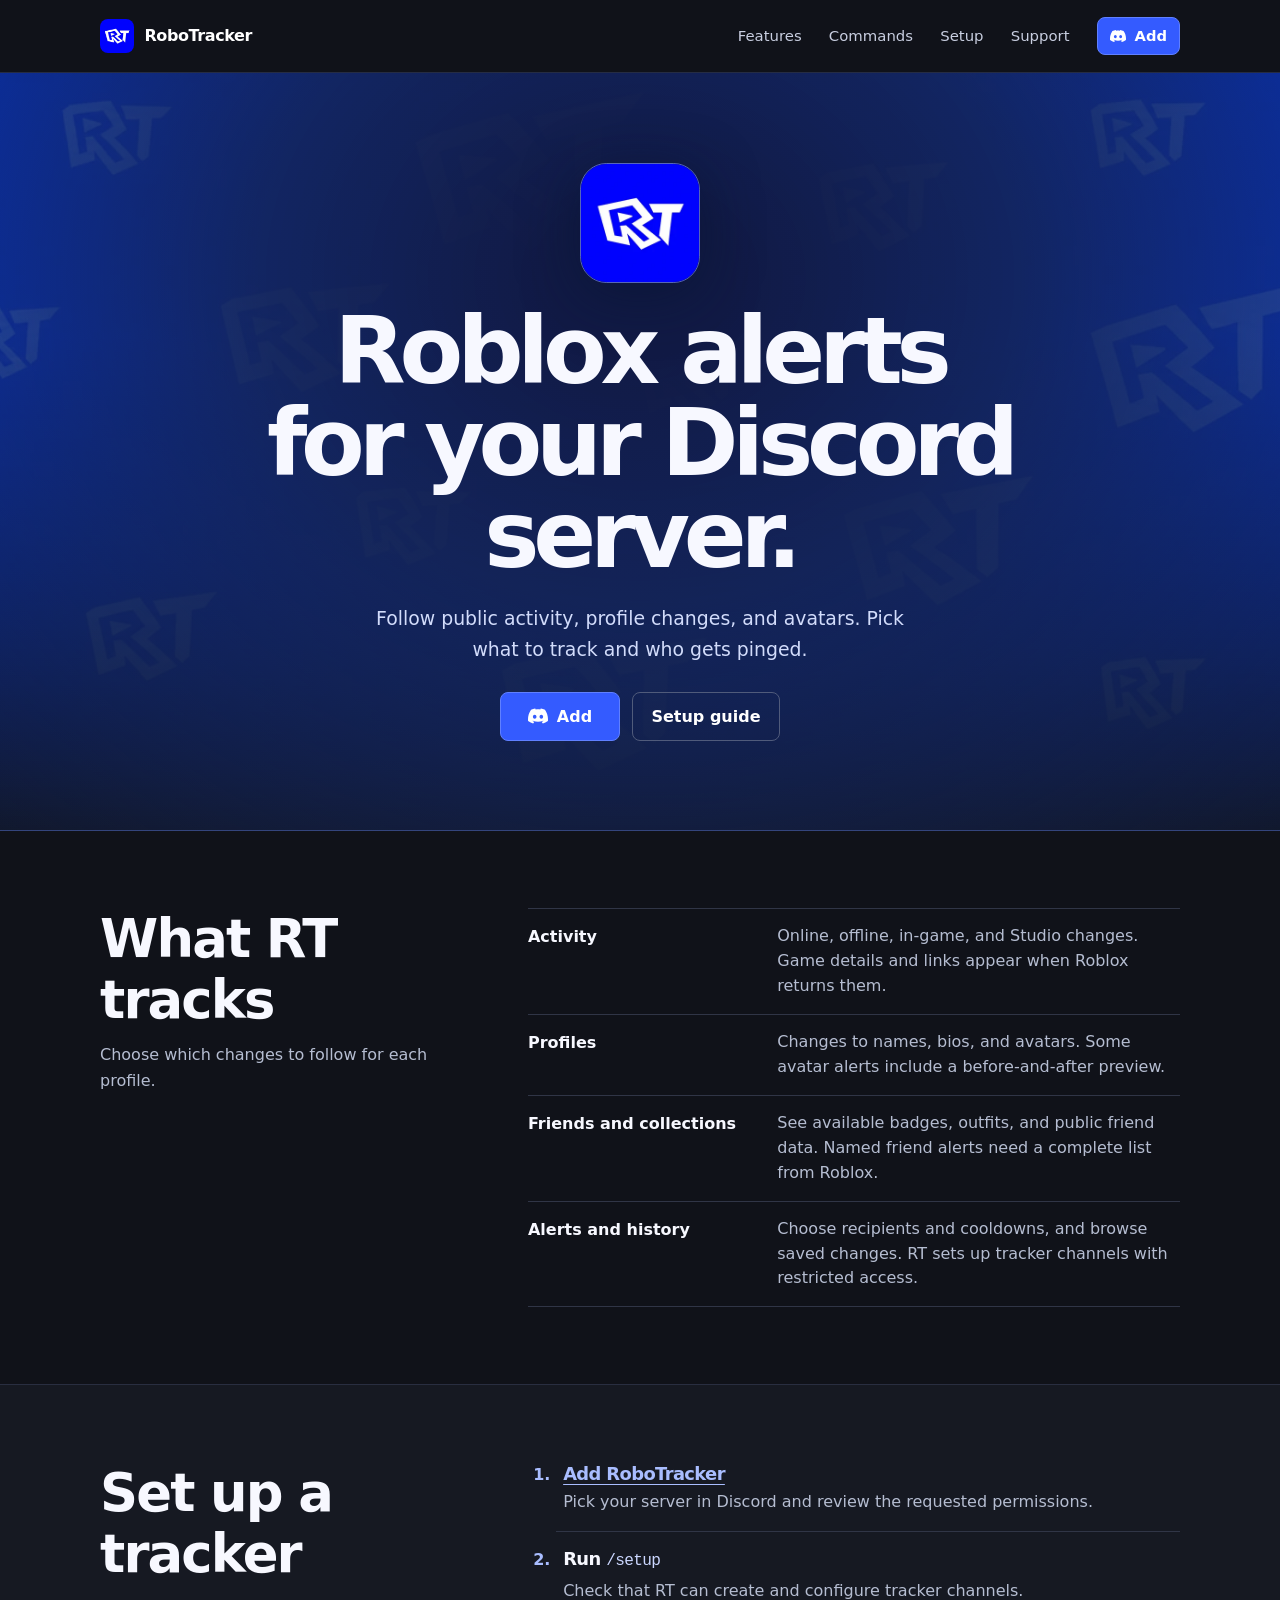
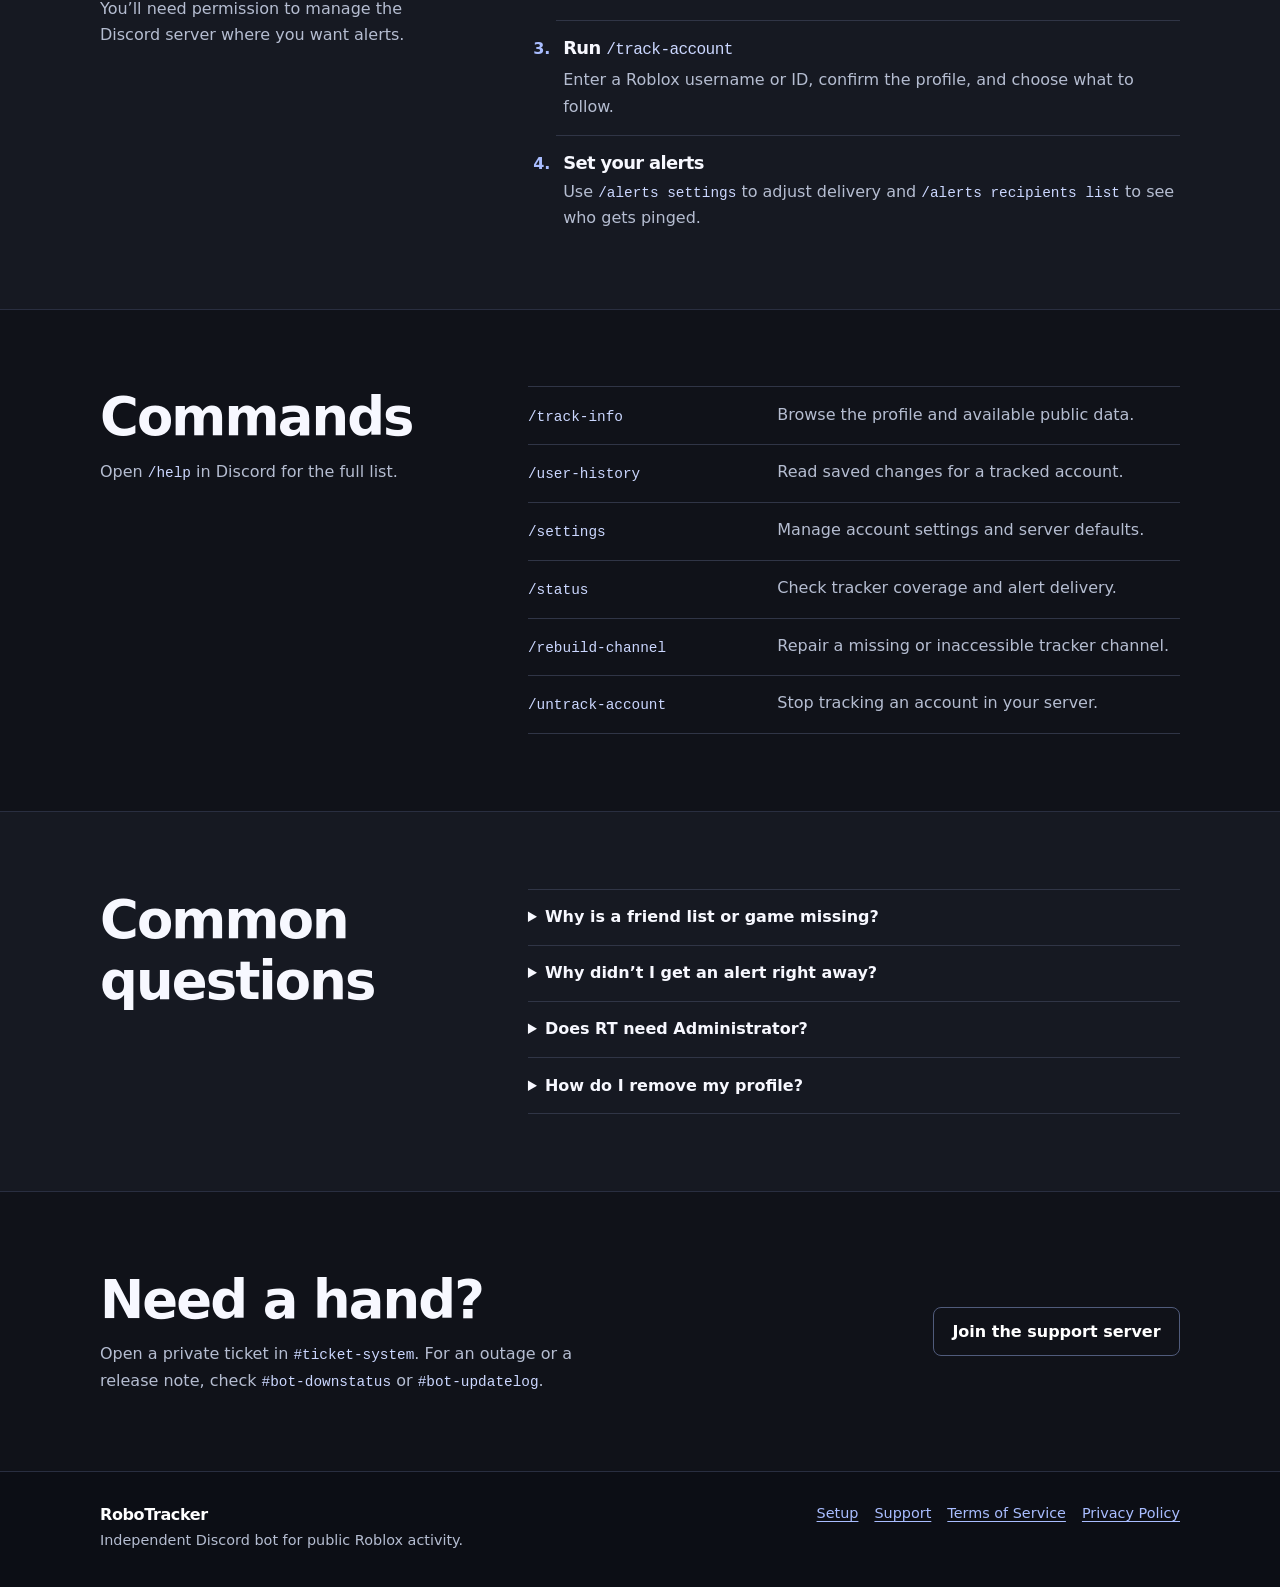
==== commit 49e8ded1: "Rebuild site around static branding and clear navigation" ====
--- a/docs/index.html
+++ b/docs/index.html
@@ -17,82 +17,90 @@
     <div class="wrap top">
       <a class="brand" href="./"><img src="assets/rt-logo.webp" alt="" width="34" height="34">RoboTracker</a>
       <nav class="nav" aria-label="Main navigation">
-        <a href="./#setup">Setup</a><a href="https://discord.gg/475THD4ftT">Support</a>
-        <a href="privacy.html">Privacy</a><a href="terms.html">Terms</a>
+        <a href="./#features">Features</a>
+        <a href="./#commands">Commands</a>
+        <a href="./#setup">Setup</a>
+        <a href="https://discord.gg/475THD4ftT">Support</a>
         <a class="button small" href="https://discord.com/oauth2/authorize?client_id=1561527919375814709&amp;permissions=268823568&amp;scope=bot%20applications.commands&amp;integration_type=0" aria-label="Add RoboTracker to Discord"><img src="assets/discord.svg" alt="" width="20" height="20">Add</a>
       </nav>
     </div>
   </header>
   <main id="main">
-    
-<section class="hero">
-  <div class="wrap hero-inner">
-    <div class="hero-copy">
-      <p class="eyebrow">RoboTracker for Discord</p>
-      <h1>Roblox activity.<span>In your server.</span></h1>
-      <p>Get Discord alerts when a Roblox profile you track goes online, joins a game, or updates its avatar. Pick which changes to follow.</p>
-      <div class="actions"><a class="button" href="https://discord.com/oauth2/authorize?client_id=1561527919375814709&amp;permissions=268823568&amp;scope=bot%20applications.commands&amp;integration_type=0" aria-label="Add RoboTracker to Discord"><img src="assets/discord.svg" alt="" width="20" height="20">Add</a><a class="button secondary" href="#setup">Setup guide</a></div>
-      <small class="fine">Install in a Discord server you manage. No Roblox login required.</small>
-    </div>
-    <div class="hero-mark">
-      <span class="logo-orbit" aria-hidden="true"></span>
-      <span class="logo-orbit inner" aria-hidden="true"></span>
-      <img src="assets/rt-logo.webp" alt="White RoboTracker logo on blue" width="256" height="256" fetchpriority="high">
-    </div>
-  </div>
-</section>
-<section class="section" id="features">
-  <div class="wrap">
-    <div class="section-head"><div><h2>What you can track</h2><p>Pick the alerts you want for each Roblox account.</p></div></div>
-    <div class="feature-grid">
-      <article class="feature"><h3>Activity and experiences</h3><p>See public online, offline, Studio, and in-game changes. Experience names and links appear when available.</p></article>
-      <article class="feature"><h3>Profile and avatar changes</h3><p>Follow public name, bio, and avatar updates. Some avatar alerts include a before-and-after preview.</p></article>
-      <article class="feature"><h3>Friends and collections</h3><p>Browse the public data Roblox returns. Names in friend alerts require a complete list. Counts can still be available on their own.</p></article>
-      <article class="feature"><h3>Alert history</h3><p>Browse recorded changes for an account and see what RoboTracker observed on earlier checks.</p></article>
-      <article class="feature"><h3>Recipient controls</h3><p>Choose who gets pinged and set a cooldown. Tracker channels are created with private access settings.</p></article>
-      <article class="feature"><h3>Profile removal</h3><p>Roblox account holders can verify control and ask the RoboTracker team to review a data-removal request.</p></article>
-    </div>
-  </div>
-</section>
-<section class="section" id="setup">
-  <div class="wrap">
-    <div class="section-head"><div><h2>Set up your first tracker</h2><p>Start in the Discord server where you want alerts delivered.</p></div></div>
-    <div class="setup-grid">
-      <ol class="steps">
-        <li><strong>Install RoboTracker.</strong> Use <a href="https://discord.com/oauth2/authorize?client_id=1561527919375814709&amp;permissions=268823568&amp;scope=bot%20applications.commands&amp;integration_type=0">Add to Discord</a>, pick a server you manage, and review the permissions.</li>
-        <li><strong>Run <code>/setup</code>.</strong> Check channel permissions and follow the setup prompts.</li>
-        <li><strong>Run <code>/track-account</code>.</strong> Enter a Roblox username or ID, confirm the profile, and select what to monitor.</li>
-        <li><strong>Choose who gets alerts.</strong> Open <code>/alerts settings</code> and review recipients under <code>/alerts recipients list</code>.</li>
-      </ol>
-      <dl class="command-list" aria-label="Useful commands">
-        <div><dt><code>/track-info</code></dt><dd>Browse profile details and available data.</dd></div>
-        <div><dt><code>/user-history</code></dt><dd>See saved changes for a tracked account.</dd></div>
-        <div><dt><code>/settings</code></dt><dd>Manage account and server alert settings.</dd></div>
-        <div><dt><code>/status</code></dt><dd>Check monitors, sample coverage, and alert routes.</dd></div>
-        <div><dt><code>/rebuild-channel</code></dt><dd>Repair a tracker channel that’s missing or inaccessible.</dd></div>
-        <div><dt><code>/untrack-account</code></dt><dd>Stop monitoring an account in your server.</dd></div>
+
+    <section class="hero" aria-labelledby="hero-title">
+      <div class="wrap hero-inner">
+        <img class="hero-logo" src="assets/rt-logo.webp" alt="" width="120" height="120" fetchpriority="high">
+        <h1 id="hero-title">Roblox alerts<br>for your Discord server.</h1>
+        <p>Follow public activity, profile changes, and avatars. Pick what to track and who gets pinged.</p>
+        <div class="actions">
+          <a class="button" href="https://discord.com/oauth2/authorize?client_id=1561527919375814709&amp;permissions=268823568&amp;scope=bot%20applications.commands&amp;integration_type=0" aria-label="Add RoboTracker to Discord"><img src="assets/discord.svg" alt="" width="22" height="22">Add</a>
+          <a class="button secondary" href="#setup">Setup guide</a>
+        </div>
+      </div>
+    </section>
+
+    <section class="section wrap split" id="features" aria-labelledby="features-title">
+      <div class="section-intro">
+        <h2 id="features-title">What RT tracks</h2>
+        <p>Choose which changes to follow for each profile.</p>
+      </div>
+      <dl class="rows">
+        <div><dt>Activity</dt><dd>Online, offline, in-game, and Studio changes. Game details and links appear when Roblox returns them.</dd></div>
+        <div><dt>Profiles</dt><dd>Changes to names, bios, and avatars. Some avatar alerts include a before-and-after preview.</dd></div>
+        <div><dt>Friends and collections</dt><dd>See available badges, outfits, and public friend data. Named friend alerts need a complete list from Roblox.</dd></div>
+        <div><dt>Alerts and history</dt><dd>Choose recipients and cooldowns, and browse saved changes. RT sets up tracker channels with restricted access.</dd></div>
       </dl>
-    </div>
-  </div>
-</section>
-<section class="section" id="faq">
-  <div class="wrap">
-    <div class="section-head"><h2>Common questions</h2></div>
-    <div class="faq">
-      <details><summary>Why is a friend list or game missing?</summary><p>Roblox can return a count without names or a presence state without game details. RoboTracker displays the information the API actually provides. Your signed-in Roblox view may show more.</p></details>
-      <details><summary>Why didn’t I get an alert immediately?</summary><p>The first check establishes a baseline. Later alerts depend on Roblox samples, your settings and cooldown, and Discord delivery. Check <code>/status</code> and confirm the tracker channel is reachable.</p></details>
-      <details><summary>Do I need to give RT administrator access?</summary><p>Administrator access is unnecessary for the default install. The bot needs permissions including Manage Channels and Manage Roles to create and configure tracker channels. Review channel access after setup.</p></details>
-      <details><summary>How do I remove my data or report misuse?</summary><p>Run <code>/privacy remove</code> in a server where tracker commands are enabled, then follow the profile verification steps. If you can’t access the command or you’re reporting misuse, open a private support ticket. See the <a href="privacy.html#requests">removal guide</a>.</p></details>
-    </div>
-  </div>
-</section>
-<section class="section" id="support">
-  <div class="wrap bottom-grid">
-    <article class="support-panel"><h2>Get help in Discord</h2><p>Open a private ticket in <code>#ticket-system</code> for bugs, setup help, or feature suggestions. Check <code>#bot-downstatus</code> for service updates and <code>#bot-updatelog</code> for release notes.</p><div class="actions"><a class="button" href="https://discord.gg/475THD4ftT">Join RoboTracker Support</a></div></article>
-    <article class="support-panel"><h2>Privacy and terms</h2><p>See what RoboTracker stores, who can access it, how to request removal, and the rules for using the bot.</p><div class="actions"><a class="button secondary" href="privacy.html">Privacy Policy</a><a class="button secondary" href="terms.html">Terms of Service</a></div></article>
-  </div>
-</section>
+    </section>
 
+    <section class="section surface" id="setup" aria-labelledby="setup-title">
+      <div class="wrap split">
+        <div class="section-intro">
+          <h2 id="setup-title">Set up a tracker</h2>
+          <p>You’ll need permission to manage the Discord server where you want alerts.</p>
+        </div>
+        <ol class="steps">
+          <li><h3><a href="https://discord.com/oauth2/authorize?client_id=1561527919375814709&amp;permissions=268823568&amp;scope=bot%20applications.commands&amp;integration_type=0">Add RoboTracker</a></h3><p>Pick your server in Discord and review the requested permissions.</p></li>
+          <li><h3>Run <code>/setup</code></h3><p>Check that RT can create and configure tracker channels.</p></li>
+          <li><h3>Run <code>/track-account</code></h3><p>Enter a Roblox username or ID, confirm the profile, and choose what to follow.</p></li>
+          <li><h3>Set your alerts</h3><p>Use <code>/alerts settings</code> to adjust delivery and <code>/alerts recipients list</code> to see who gets pinged.</p></li>
+        </ol>
+      </div>
+    </section>
+
+    <section class="section wrap split" id="commands" aria-labelledby="commands-title">
+      <div class="section-intro">
+        <h2 id="commands-title">Commands</h2>
+        <p>Open <code>/help</code> in Discord for the full list.</p>
+      </div>
+      <dl class="rows commands">
+        <div><dt><code>/track-info</code></dt><dd>Browse the profile and available public data.</dd></div>
+        <div><dt><code>/user-history</code></dt><dd>Read saved changes for a tracked account.</dd></div>
+        <div><dt><code>/settings</code></dt><dd>Manage account settings and server defaults.</dd></div>
+        <div><dt><code>/status</code></dt><dd>Check tracker coverage and alert delivery.</dd></div>
+        <div><dt><code>/rebuild-channel</code></dt><dd>Repair a missing or inaccessible tracker channel.</dd></div>
+        <div><dt><code>/untrack-account</code></dt><dd>Stop tracking an account in your server.</dd></div>
+      </dl>
+    </section>
+
+    <section class="section surface" id="faq" aria-labelledby="faq-title">
+      <div class="wrap split">
+        <div class="section-intro"><h2 id="faq-title">Common questions</h2></div>
+        <div class="faq">
+          <details><summary>Why is a friend list or game missing?</summary><p>Roblox sometimes sends only a friend count or a presence status. Your signed-in Roblox view may show details the public API leaves out.</p></details>
+          <details><summary>Why didn’t I get an alert right away?</summary><p>The first check gives RT a starting point. Later alerts depend on Roblox responding, the tracker’s cooldown, and whether RT can send to the Discord channel.</p></details>
+          <details><summary>Does RT need Administrator?</summary><p>The install requests specific permissions, including Manage Channels and Manage Roles for tracker setup. Review the channel’s access after setup.</p></details>
+          <details><summary>How do I remove my profile?</summary><p>Start with <code>/privacy remove</code> in a server that has RT or use the <a href="privacy.html#requests">removal guide</a>. For help or to report misuse, open a private support ticket.</p></details>
+        </div>
+      </div>
+    </section>
+
+    <section class="section wrap support" id="support" aria-labelledby="support-title">
+      <div class="section-intro">
+        <h2 id="support-title">Need a hand?</h2>
+        <p>Open a private ticket in <code>#ticket-system</code>. For an outage or a release note, check <code>#bot-downstatus</code> or <code>#bot-updatelog</code>.</p>
+      </div>
+      <a class="button secondary" href="https://discord.gg/475THD4ftT">Join the support server</a>
+    </section>
   </main>
   <footer class="site-footer">
     <div class="wrap foot">
--- a/docs/assets/site.css
+++ b/docs/assets/site.css
@@ -1,43 +1,178 @@
-:root{color-scheme:dark;--bg:#0a0c13;--panel:#131725;--muted:#a8b1c8;--text:#f5f7ff;--line:#293147;--accent:#7c9cff;--button:#315bfc;--width:1120px;font-family:Inter,"Segoe UI",system-ui,sans-serif;line-height:1.6}
-*,*::before,*::after{box-sizing:border-box}
-body{margin:0;background:var(--bg);color:var(--text);font-size:1rem}
-a{color:#a1b6ff;text-underline-offset:.22em}a:hover{color:white}a:focus-visible,summary:focus-visible{outline:2px solid #a6bcff;outline-offset:5px}
-img{display:block;max-width:100%;height:auto}h1,h2,h3,p{margin:0}h1,h2,h3{line-height:1.14;letter-spacing:-.035em}p,li{color:var(--muted)}h2{font-size:clamp(1.9rem,4vw,2.75rem)}h3{font-size:1.16rem}code{color:#dce4ff;background:#1d2743;border:1px solid #303e67;border-radius:5px;padding:.1em .32em;font-size:.87em;overflow-wrap:anywhere}section[id]{scroll-margin-top:5.4rem}
-.wrap{width:min(var(--width),calc(100% - 3rem));margin-inline:auto}.skip{position:absolute;top:-5rem;left:1rem;z-index:5;background:white;color:#101532;padding:.5rem 1rem}.skip:focus{top:.5rem}
-.site-header{position:sticky;top:0;z-index:2;background:#0b0e18f7;border-bottom:1px solid #293147}.top{display:flex;align-items:center;justify-content:space-between;gap:1.25rem;min-height:68px}.brand{display:inline-flex;align-items:center;gap:.65rem;color:white;text-decoration:none;font-weight:760;letter-spacing:-.035em}.brand img{width:34px;border-radius:9px}.nav{display:flex;align-items:center;gap:1.45rem}.nav>a:not(.button){color:#c3cce3;text-decoration:none;font-size:.91rem}.nav>a:hover,.nav>a[aria-current]{color:white;text-decoration:underline;text-underline-offset:.32em}
-.button{display:inline-flex;align-items:center;justify-content:center;gap:.55rem;color:white;text-decoration:none;background:var(--button);border:1px solid #5c7aff;border-radius:10px;padding:.66rem 1.05rem;min-height:46px;font-weight:690;line-height:1.25;transition:background .15s}.button:hover{background:#426aff}.button.secondary{background:#141d35;border-color:#3a4c7d}.button.secondary:hover{background:#223055}.button.small{min-height:38px;padding:.46rem .82rem;font-size:.9rem}
-.hero{position:relative;overflow:hidden;border-bottom:1px solid #223055;background:#111b44}.hero::before{content:"";position:absolute;inset:0;background:linear-gradient(90deg,#111838 4%,#111b42e8 41%,#13266070 100%),linear-gradient(0deg,#101732 0%,transparent 66%),url("rt-wallpaper.webp") center/cover no-repeat}.hero-inner{position:relative;min-height:555px;display:grid;grid-template-columns:1.13fr .87fr;align-items:center;gap:3.4rem;padding-block:4.1rem}
-.eyebrow{font-size:.86rem;color:#b5c5ff;letter-spacing:.08em;font-weight:690}.hero h1{font-size:clamp(3.15rem,6vw,5.1rem);line-height:.99;letter-spacing:-.075em;margin:.7rem 0 1.2rem}.hero h1 span{display:block;color:#9bb4ff}.hero-copy>p:not(.eyebrow){max-width:34rem;font-size:1.08rem;color:#c4cdeb}.actions{display:flex;gap:.7rem;flex-wrap:wrap;margin-top:1.5rem}.hero .fine{display:block;margin-top:.85rem;color:#b5c4ec;font-size:.87rem}
+:root {
+  color-scheme: dark;
+  --bg: #101219;
+  --surface: #161922;
+  --ink: #f7f8ff;
+  --muted: #b5bdd1;
+  --line: #303546;
+  --blue: #345bff;
+  --link: #a9bdff;
+  --width: 1080px;
+  font-family: "Segoe UI", system-ui, sans-serif;
+  line-height: 1.65;
+}
 
-.section{padding-block:4.2rem;border-bottom:1px solid #20283b}.section-head{display:flex;align-items:end;justify-content:space-between;gap:1.5rem;margin-bottom:1.5rem}.section-head p{max-width:34rem;margin-top:.6rem}.feature-grid{display:grid;grid-template-columns:repeat(3,minmax(0,1fr));gap:.85rem}.feature{padding:1.25rem;border:1px solid var(--line);border-radius:13px;background:linear-gradient(145deg,#171e35,var(--panel) 80%);min-height:10.5rem}.feature h3{margin-bottom:.45rem}
-.setup-grid,.bottom-grid{display:grid;grid-template-columns:1fr 1fr;gap:1rem}.steps,.command-list,.support-panel{margin:0;padding:1.25rem 1.45rem;background:var(--panel);border:1px solid var(--line);border-radius:13px}.steps{padding-left:2.8rem}.steps li+li{margin-top:.85rem}.steps li::marker{color:#a5b6ff;font-weight:700}.steps strong{color:white;display:block}.command-list{display:grid;gap:.55rem}.command-list div{display:grid;grid-template-columns:minmax(9rem,.9fr) 1fr;gap:.65rem;padding-bottom:.45rem;border-bottom:1px solid #282f43}.command-list div:last-child{border:0;padding-bottom:0}.command-list dd,.command-list dt{margin:0}.command-list dd{color:var(--muted);font-size:.92rem}.support-panel h2{font-size:1.7rem;margin-bottom:.55rem}.support-panel .actions{margin-top:1rem}
-.faq{max-width:52rem}.faq details{border-bottom:1px solid var(--line);padding:.85rem .2rem}.faq summary{cursor:pointer;font-weight:640;color:#e7edff}.faq details p{margin:.55rem 0 0 1.1rem}.site-footer{padding:1.6rem 0 2.3rem;background:#0a0c13}.foot{display:flex;justify-content:space-between;gap:1rem;flex-wrap:wrap}.foot p{font-size:.88rem}.foot nav{display:flex;flex-wrap:wrap;gap:.85rem;font-size:.88rem}
-.legal-hero{padding:3.1rem 0 2.4rem;background:linear-gradient(90deg,#121b3b,#151d46d9),url("rt-wallpaper.webp") center/cover;border-bottom:1px solid #2b3659}.legal-hero h1{font-size:clamp(2.8rem,6vw,4.15rem);margin:.55rem 0}.legal-hero p{max-width:45rem;color:#c0cbea}.policy-layout{display:grid;grid-template-columns:minmax(185px,245px) minmax(0,720px);gap:2.5rem;padding-block:2.3rem 4rem}.toc{align-self:start;position:sticky;top:90px;background:var(--panel);border:1px solid var(--line);border-radius:12px;padding:1rem}.toc strong{display:block;margin-bottom:.5rem}.toc a{display:block;padding:.18rem 0;font-size:.91rem;text-decoration:none}.toc a:hover{text-decoration:underline}.policy section{padding:0 0 1.3rem;margin-bottom:1.45rem;border-bottom:1px solid var(--line)}.policy section h2{font-size:1.65rem;margin-bottom:.55rem}.policy p+p,.policy ul,.policy ol{margin-top:.65rem}.policy ul,.policy ol{padding-left:1.45rem}.policy li+li{margin-top:.32rem}.policy strong{color:#e9edfd}.policy .callout{color:#cbd6f6;background:#172247;border:1px solid #394b87;border-radius:8px;padding:.85rem 1rem}
-@media(max-width:800px){.hero-inner{grid-template-columns:1fr;gap:1.6rem;padding-block:2.85rem}.feature-grid{grid-template-columns:repeat(2,minmax(0,1fr))}.section{padding-block:3rem}.policy-layout{gap:1.5rem}}
-@media(max-width:570px){.wrap{width:calc(100% - 1.6rem)}.top{min-height:auto;gap:.45rem;flex-wrap:wrap;padding-block:.6rem}.site-header{position:static}.nav{gap:.72rem;flex-wrap:wrap}.nav>a:not(.button){font-size:.85rem}.nav .button{min-height:33px;font-size:.82rem;padding:.35rem .55rem}.brand img{width:27px}.hero h1{font-size:clamp(2.9rem,11vw,3.5rem)}.hero-inner{padding-block:2.3rem}.feature-grid,.setup-grid,.bottom-grid,.policy-layout{grid-template-columns:1fr}.feature{min-height:auto}.section-head{display:block}.toc{position:static}.command-list div{grid-template-columns:1fr;gap:.15rem}.legal-hero{padding-block:2rem}.policy-layout{padding-top:1.3rem}section[id]{scroll-margin-top:1rem}}
-@media(prefers-reduced-motion:reduce){*,*::before,*::after{transition:none!important}}
+*, *::before, *::after { box-sizing: border-box; }
+body { margin: 0; background: var(--bg); color: var(--ink); font-size: 1rem; }
+img { display: block; max-width: 100%; height: auto; }
+h1, h2, h3, p, dl, dd { margin: 0; }
+h1, h2, h3 { line-height: 1.16; letter-spacing: -.035em; }
+p, dd { color: var(--muted); }
+h2 { font-size: clamp(2rem, 4.5vw, 3.3rem); }
+a { color: var(--link); text-underline-offset: .21em; }
+a:hover { color: white; }
+a:focus-visible, summary:focus-visible { outline: 2px solid #a4bcff; outline-offset: 4px; }
+code {
+  font: .9em/1.45 Consolas, "Liberation Mono", monospace;
+  color: #cbd7ff;
+  overflow-wrap: anywhere;
+}
 
-/* Motion follows the brand mark. Text and controls are visible from the first frame. */
-:root{--bg:#090b12;--panel:#111623;--line:#27314a;--text:#f2f5ff;--muted:#b1bad0}
-.hero::before{background:linear-gradient(90deg,#10142e 3%,#121c49ec 48%,#12338477 100%),linear-gradient(0deg,#0d142d 0%,transparent 68%),url("rt-wallpaper.webp") center/cover no-repeat}
-.hero-inner{min-height:570px;gap:2.7rem}
-.hero-mark{position:relative;isolation:isolate;display:grid;place-items:center;aspect-ratio:1;margin:auto;width:min(100%,400px)}
-.hero-mark::before{content:"";position:absolute;inset:12%;background:#184dff79;filter:blur(54px);border-radius:50%;z-index:-1}
-.hero-mark>img{display:block;width:65%;height:auto;border-radius:23%;border:1px solid #899affb3;box-shadow:0 24px 70px #050b2b9c;transform:rotate(-8deg);animation:mark-float 7s ease-in-out infinite}
-.logo-orbit{position:absolute;inset:4%;border:1px solid #b6caff45;border-radius:50%;animation:orbit-turn 26s linear infinite}
-.logo-orbit.inner{inset:13%;border-color:#b6caff26;animation-duration:19s;animation-direction:reverse}
-.logo-orbit::before{content:"";position:absolute;top:10%;left:17%;width:.36rem;height:.36rem;border-radius:50%;background:#c2d1ff;box-shadow:0 0 16px #a1b7ff}
-.button>img{width:1.25rem;height:1.25rem;flex:none}.button.small>img{width:1.07rem;height:1.07rem}
-.button{transition:background .2s,border-color .2s,box-shadow .2s,transform .2s}
-.button:hover{transform:translateY(-2px);box-shadow:0 8px 22px #1b3bbb65}
-.feature{position:relative;min-height:8.75rem;padding-top:1.5rem;transition:border-color .2s,background .2s,transform .2s}
-.feature::before{content:"";display:block;width:1.6rem;height:2px;border-radius:3px;background:#759bff;margin-bottom:.75rem}
-.feature:hover{border-color:#526da8;transform:translateY(-3px)}
-.faq details[open]{padding-bottom:1.05rem}.faq details[open] p{animation:open-answer .24s ease-out}
-@keyframes mark-float{0%,100%{transform:translateY(2px) rotate(-8deg)}50%{transform:translateY(-10px) rotate(-5deg)}}
-@keyframes orbit-turn{to{transform:rotate(360deg)}}
-@keyframes open-answer{from{opacity:.5;transform:translateY(-3px)}to{opacity:1;transform:translateY(0)}}
-.toc{max-height:calc(100vh - 110px);overflow:auto;overscroll-behavior:contain}
-@media(max-width:800px){.hero-inner{min-height:0;gap:1.25rem}.hero-mark{width:min(100%,330px)}}
-@media(max-width:570px){.hero-mark{width:min(100%,255px)}.toc{max-height:none}.feature{min-height:auto}}
-@media(prefers-reduced-motion:reduce){*,*::before,*::after{animation:none!important;transition:none!important}.button:hover,.feature:hover{transform:none}}
+.wrap { width: min(var(--width), calc(100% - 3rem)); margin-inline: auto; }
+.skip { position: absolute; top: -5rem; left: .75rem; z-index: 5; background: white; color: #101219; padding: .5rem .8rem; }
+.skip:focus { top: .45rem; }
+section[id] { scroll-margin-top: 1.5rem; }
+
+.site-header { background: #101219; border-bottom: 1px solid #252c43; }
+.top { display: flex; justify-content: space-between; align-items: center; gap: 1rem; min-height: 72px; }
+.brand { display: inline-flex; align-items: center; gap: .65rem; color: white; text-decoration: none; letter-spacing: -.025em; font-weight: 740; }
+.brand img { width: 34px; height: 34px; border-radius: 8px; }
+.nav { display: flex; align-items: center; gap: clamp(.9rem, 2.5vw, 1.7rem); }
+.nav > a:not(.button) { color: #c8cee0; font-size: .93rem; text-decoration: none; }
+.nav > a:not(.button):hover { color: white; text-decoration: underline; }
+
+.button {
+  display: inline-flex;
+  justify-content: center;
+  align-items: center;
+  gap: .55rem;
+  min-height: 49px;
+  padding: .73rem 1.15rem;
+  background: var(--blue);
+  border: 1px solid #6080ff;
+  border-radius: 8px;
+  color: white;
+  text-decoration: none;
+  font-weight: 700;
+  line-height: 1.2;
+  transition: background-color .16s, border-color .16s;
+}
+.button:hover { background: #264ce6; border-color: #8aa2ff; }
+.button.secondary { background: transparent; border-color: #505b7b; }
+.button.secondary:hover { background: #ffffff10; border-color: #8696c4; }
+.button img { width: 1.25rem; height: 1.25rem; flex: none; }
+.button.small { min-height: 38px; padding: .45rem .75rem; font-size: .92rem; }
+.button.small img { width: 1rem; height: 1rem; }
+
+.hero {
+  position: relative;
+  isolation: isolate;
+  text-align: center;
+  background: #141e50;
+  border-bottom: 1px solid #34457d;
+}
+.hero::before {
+  content: "";
+  position: absolute;
+  inset: 0;
+  z-index: -1;
+  background:
+    radial-gradient(ellipse at 50% 27%, #111a45 10%, #142353e6 42%, #1320464a 100%),
+    linear-gradient(0deg, #101523 0%, #1725561f 65%),
+    url("rt-wallpaper.webp") center / cover;
+}
+.hero-inner { padding-block: clamp(3rem, 7vw, 5.8rem); }
+.hero-logo {
+  width: clamp(85px, 12vw, 120px);
+  margin: 0 auto 1.45rem;
+  border-radius: 22%;
+  border: 1px solid #8295ff9e;
+  box-shadow: 0 12px 55px #0813319c;
+}
+.hero h1 {
+  font-size: clamp(2.7rem, 7.5vw, 5.8rem);
+  font-weight: 780;
+  line-height: .99;
+  letter-spacing: -.067em;
+}
+.hero p {
+  max-width: 33rem;
+  margin: 1.35rem auto 0;
+  color: #d2dcfb;
+  font-size: clamp(1rem, 2vw, 1.18rem);
+}
+.actions { display: flex; justify-content: center; flex-wrap: wrap; gap: .75rem; margin-top: 1.65rem; }
+.hero .button { min-width: 120px; }
+
+.section { padding-block: clamp(2.75rem, 6vw, 5rem); }
+.split { display: grid; grid-template-columns: minmax(205px, .85fr) minmax(0, 1.55fr); gap: clamp(2rem, 5.5vw, 5rem); }
+.section-intro p { max-width: 32rem; margin-top: .7rem; }
+.surface { background: var(--surface); border-block: 1px solid #292e40; }
+.rows > div {
+  display: grid;
+  grid-template-columns: minmax(125px, .8fr) minmax(0, 1.4fr);
+  gap: 1.2rem;
+  padding-block: .95rem;
+  border-top: 1px solid var(--line);
+}
+.rows > div:last-child { border-bottom: 1px solid var(--line); }
+.rows dt { font-weight: 690; color: var(--ink); }
+.rows dd { line-height: 1.55; }
+.commands dt { font-weight: 600; }
+
+.steps { margin: 0; padding-left: 1.75rem; }
+.steps li { padding-left: .45rem; padding-bottom: .95rem; }
+.steps li + li { padding-top: .95rem; border-top: 1px solid var(--line); }
+.steps li:last-child { padding-bottom: 0; }
+.steps li::marker { color: var(--link); font-weight: 700; }
+.steps h3 { font-size: 1.12rem; margin-bottom: .3rem; }
+.faq { border-top: 1px solid var(--line); }
+.faq details { padding: .9rem 0; border-bottom: 1px solid var(--line); }
+.faq summary { cursor: pointer; font-weight: 680; }
+.faq details p { padding-top: .55rem; }
+.support { display: flex; justify-content: space-between; align-items: center; gap: 1.5rem; }
+.support .button { flex: none; }
+
+.site-footer { background: #0c0e15; border-top: 1px solid #292e40; padding-block: 1.9rem 2.15rem; }
+.foot { display: flex; justify-content: space-between; flex-wrap: wrap; gap: 1.05rem; }
+.foot p, .foot nav { font-size: .9rem; }
+.foot nav { display: flex; flex-wrap: wrap; gap: .35rem 1rem; }
+.foot a[aria-current] { color: white; }
+
+.legal-hero { padding-block: 3.1rem 2.4rem; background: #161f40; border-bottom: 1px solid #34457d; }
+.legal-hero h1 { font-size: clamp(2.6rem, 6.5vw, 4.6rem); }
+.legal-hero p { max-width: 45rem; margin-top: .55rem; }
+.legal-hero time { color: #c9d6ff; }
+.policy-layout { display: grid; grid-template-columns: minmax(175px, 235px) minmax(0, 740px); gap: 2.5rem; padding-block: 2.65rem 4rem; }
+.toc { position: sticky; top: 1.25rem; align-self: start; max-height: calc(100vh - 2.5rem); overflow-y: auto; padding-inline: 0 1rem; border-right: 1px solid var(--line); }
+.toc strong { display: block; margin-bottom: .6rem; }
+.toc a { display: block; padding-block: .2rem; font-size: .94rem; text-decoration: none; }
+.toc a:hover { text-decoration: underline; }
+.policy section { padding-bottom: 1.35rem; margin-bottom: 1.5rem; border-bottom: 1px solid var(--line); }
+.policy section h2 { margin-bottom: .6rem; font-size: clamp(1.5rem, 4vw, 1.95rem); }
+.policy p + p, .policy ul, .policy ol { margin-top: .7rem; }
+.policy li { color: var(--muted); }
+.policy li + li { margin-top: .35rem; }
+.policy ol, .policy ul { padding-left: 1.4rem; }
+.policy strong { color: var(--ink); }
+.policy .callout { border-left: 3px solid var(--blue); padding: .25rem 0 .25rem 1rem; color: #d8e0f9; }
+
+@media (max-width: 670px) {
+  .wrap { width: calc(100% - 2rem); }
+  .top { min-height: 0; flex-wrap: wrap; padding-block: .7rem; gap: .6rem; }
+  .nav { gap: .7rem; flex-wrap: wrap; }
+  .nav > a:not(.button), .button.small { font-size: .87rem; }
+  .split, .policy-layout { grid-template-columns: 1fr; gap: 1.4rem; }
+  .support { align-items: flex-start; flex-direction: column; }
+  .toc { position: static; max-height: none; border-right: 0; border-bottom: 1px solid var(--line); padding-bottom: 1rem; }
+}
+
+@media (max-width: 435px) {
+  .hero-inner { padding-block: 3rem; }
+  .hero h1 { font-size: clamp(2rem, 9.5vw, 2.7rem); }
+  .rows > div { grid-template-columns: 1fr; gap: .15rem; }
+}
+
+@media (prefers-reduced-motion: reduce) {
+  .button { transition: none; }
+}
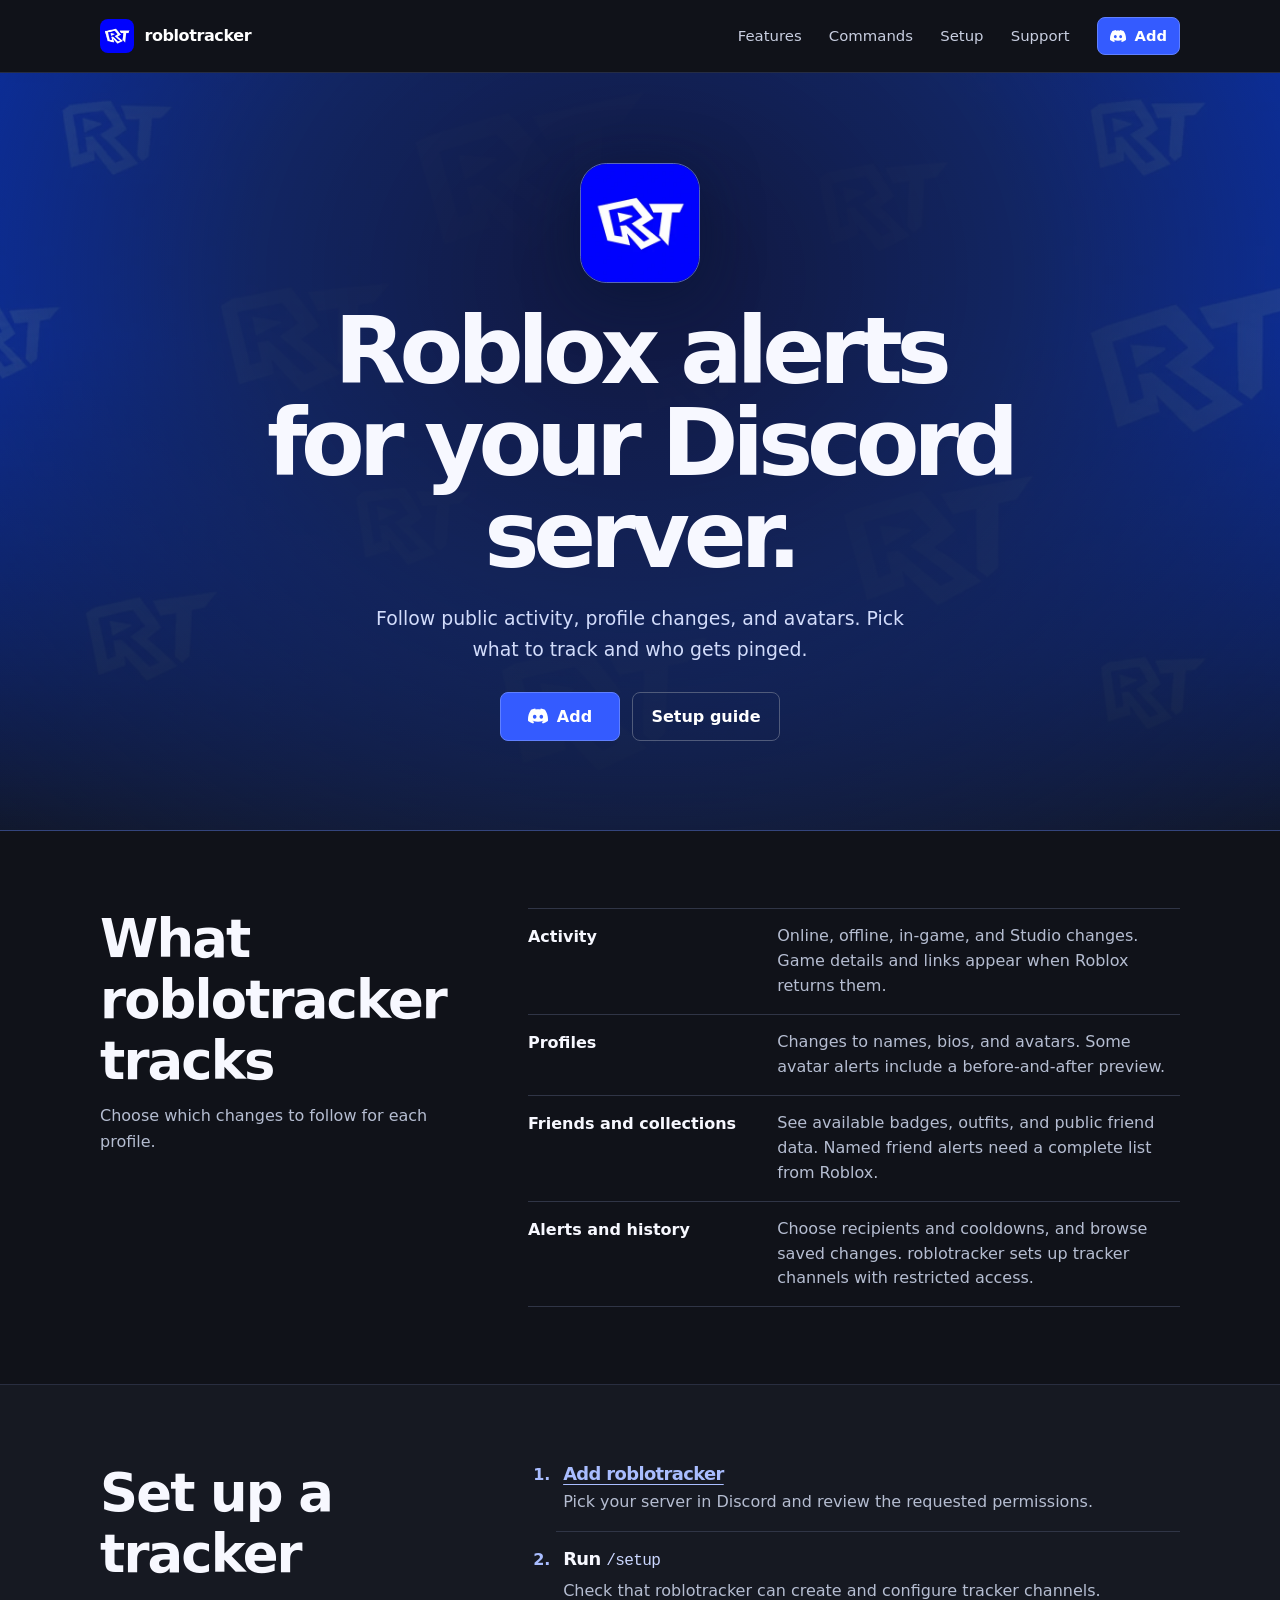
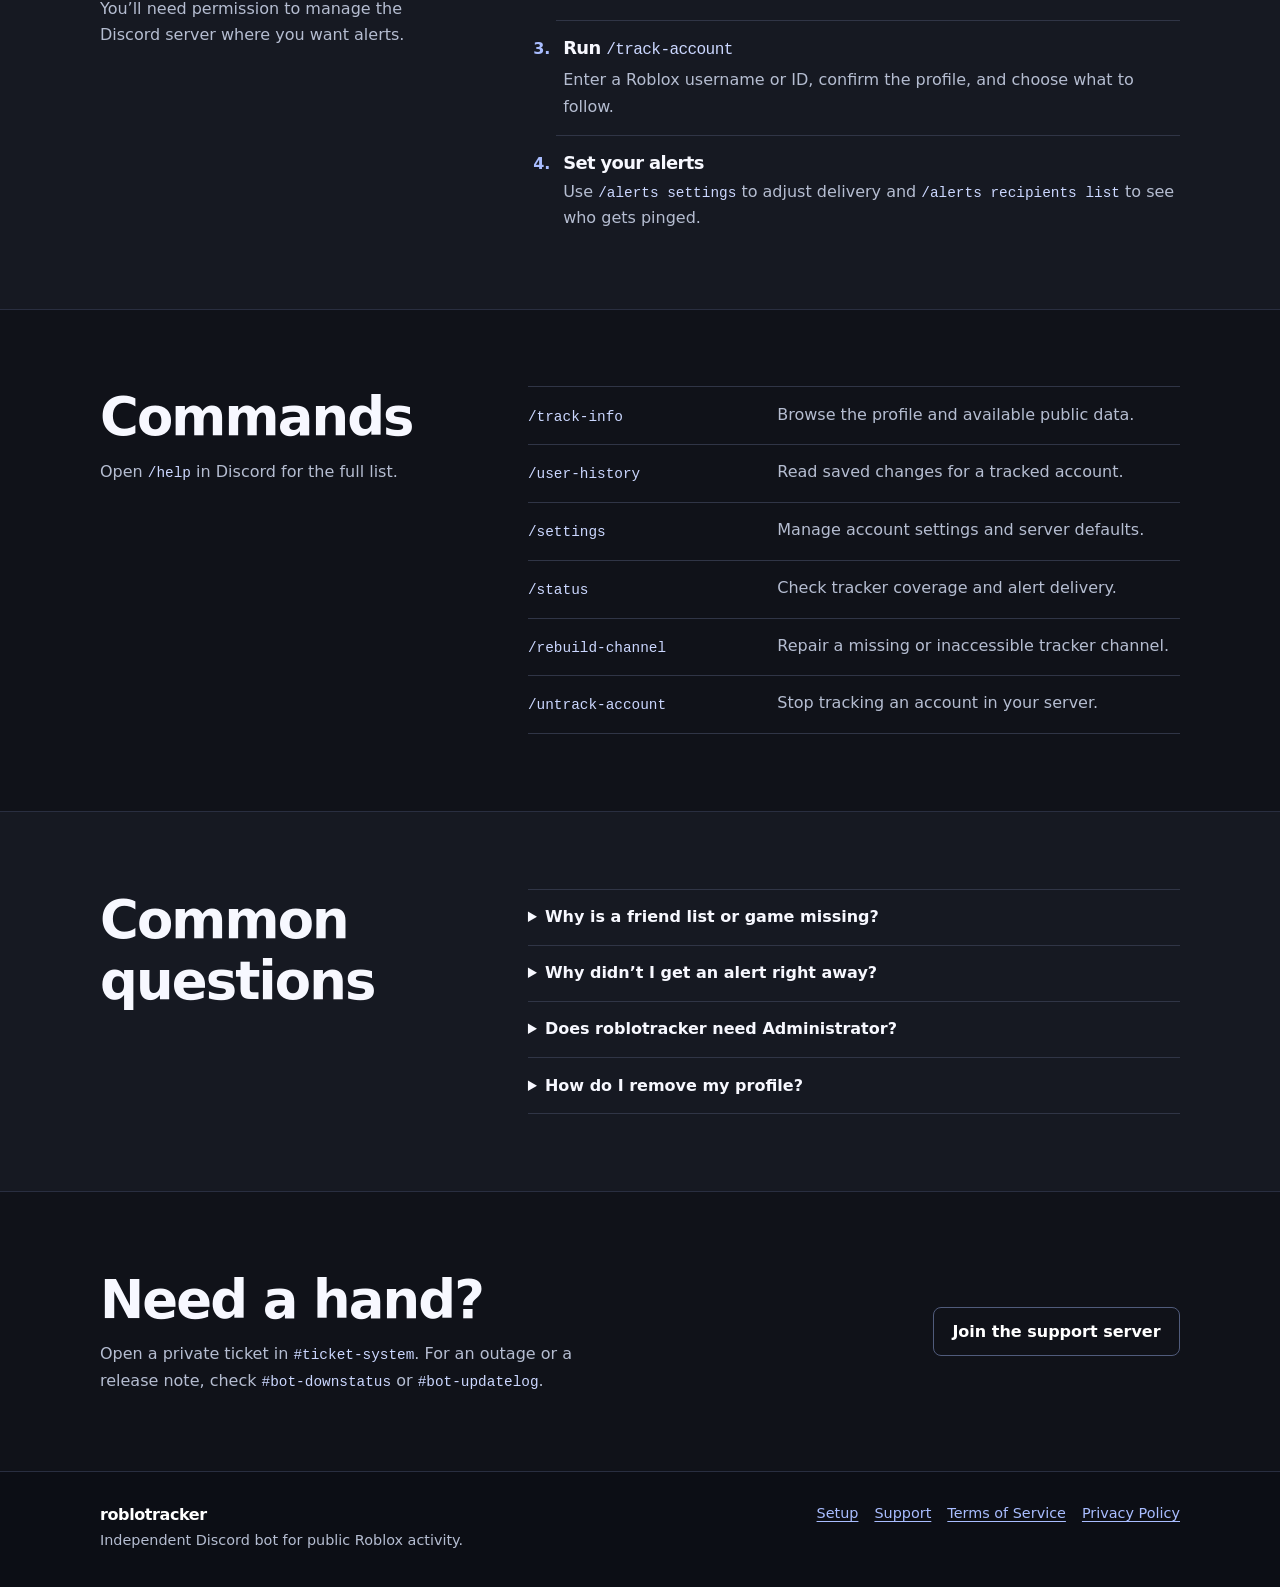
==== commit 3d9bb83f: "Rename public site to roblotracker" ====
--- a/docs/index.html
+++ b/docs/index.html
@@ -3,11 +3,11 @@
 <head>
   <meta charset="utf-8">
   <meta name="viewport" content="width=device-width,initial-scale=1">
-  <meta name="description" content="Track public Roblox profile changes in Discord. Add RoboTracker, explore the setup guide, and find privacy controls and support.">
+  <meta name="description" content="Track public Roblox profile changes in Discord. Add roblotracker, explore the setup guide, and find privacy controls and support.">
   <meta name="theme-color" content="#0a0c13">
-  <meta property="og:title" content="RoboTracker | Roblox activity for Discord">
-  <meta property="og:description" content="Track public Roblox profile changes in Discord. Add RoboTracker, explore the setup guide, and find privacy controls and support.">
-  <title>RoboTracker | Roblox activity for Discord</title>
+  <meta property="og:title" content="roblotracker | Roblox activity for Discord">
+  <meta property="og:description" content="Track public Roblox profile changes in Discord. Add roblotracker, explore the setup guide, and find privacy controls and support.">
+  <title>roblotracker | Roblox activity for Discord</title>
   <link rel="icon" type="image/webp" href="assets/rt-logo.webp">
   <link rel="stylesheet" href="assets/site.css">
 </head>
@@ -15,13 +15,13 @@
   <a class="skip" href="#main">Skip to content</a>
   <header class="site-header">
     <div class="wrap top">
-      <a class="brand" href="./"><img src="assets/rt-logo.webp" alt="" width="34" height="34">RoboTracker</a>
+      <a class="brand" href="./"><img src="assets/rt-logo.webp" alt="" width="34" height="34">roblotracker</a>
       <nav class="nav" aria-label="Main navigation">
         <a href="./#features">Features</a>
         <a href="./#commands">Commands</a>
         <a href="./#setup">Setup</a>
         <a href="https://discord.gg/475THD4ftT">Support</a>
-        <a class="button small" href="https://discord.com/oauth2/authorize?client_id=1561527919375814709&amp;permissions=268823568&amp;scope=bot%20applications.commands&amp;integration_type=0" aria-label="Add RoboTracker to Discord"><img src="assets/discord.svg" alt="" width="20" height="20">Add</a>
+        <a class="button small" href="https://discord.com/oauth2/authorize?client_id=1561527919375814709&amp;permissions=268823568&amp;scope=bot%20applications.commands&amp;integration_type=0" aria-label="Add roblotracker to Discord"><img src="assets/discord.svg" alt="" width="20" height="20">Add</a>
       </nav>
     </div>
   </header>
@@ -33,7 +33,7 @@
         <h1 id="hero-title">Roblox alerts<br>for your Discord server.</h1>
         <p>Follow public activity, profile changes, and avatars. Pick what to track and who gets pinged.</p>
         <div class="actions">
-          <a class="button" href="https://discord.com/oauth2/authorize?client_id=1561527919375814709&amp;permissions=268823568&amp;scope=bot%20applications.commands&amp;integration_type=0" aria-label="Add RoboTracker to Discord"><img src="assets/discord.svg" alt="" width="22" height="22">Add</a>
+          <a class="button" href="https://discord.com/oauth2/authorize?client_id=1561527919375814709&amp;permissions=268823568&amp;scope=bot%20applications.commands&amp;integration_type=0" aria-label="Add roblotracker to Discord"><img src="assets/discord.svg" alt="" width="22" height="22">Add</a>
           <a class="button secondary" href="#setup">Setup guide</a>
         </div>
       </div>
@@ -41,14 +41,14 @@
 
     <section class="section wrap split" id="features" aria-labelledby="features-title">
       <div class="section-intro">
-        <h2 id="features-title">What RT tracks</h2>
+        <h2 id="features-title">What roblotracker tracks</h2>
         <p>Choose which changes to follow for each profile.</p>
       </div>
       <dl class="rows">
         <div><dt>Activity</dt><dd>Online, offline, in-game, and Studio changes. Game details and links appear when Roblox returns them.</dd></div>
         <div><dt>Profiles</dt><dd>Changes to names, bios, and avatars. Some avatar alerts include a before-and-after preview.</dd></div>
         <div><dt>Friends and collections</dt><dd>See available badges, outfits, and public friend data. Named friend alerts need a complete list from Roblox.</dd></div>
-        <div><dt>Alerts and history</dt><dd>Choose recipients and cooldowns, and browse saved changes. RT sets up tracker channels with restricted access.</dd></div>
+        <div><dt>Alerts and history</dt><dd>Choose recipients and cooldowns, and browse saved changes. roblotracker sets up tracker channels with restricted access.</dd></div>
       </dl>
     </section>
 
@@ -59,8 +59,8 @@
           <p>You’ll need permission to manage the Discord server where you want alerts.</p>
         </div>
         <ol class="steps">
-          <li><h3><a href="https://discord.com/oauth2/authorize?client_id=1561527919375814709&amp;permissions=268823568&amp;scope=bot%20applications.commands&amp;integration_type=0">Add RoboTracker</a></h3><p>Pick your server in Discord and review the requested permissions.</p></li>
-          <li><h3>Run <code>/setup</code></h3><p>Check that RT can create and configure tracker channels.</p></li>
+          <li><h3><a href="https://discord.com/oauth2/authorize?client_id=1561527919375814709&amp;permissions=268823568&amp;scope=bot%20applications.commands&amp;integration_type=0">Add roblotracker</a></h3><p>Pick your server in Discord and review the requested permissions.</p></li>
+          <li><h3>Run <code>/setup</code></h3><p>Check that roblotracker can create and configure tracker channels.</p></li>
           <li><h3>Run <code>/track-account</code></h3><p>Enter a Roblox username or ID, confirm the profile, and choose what to follow.</p></li>
           <li><h3>Set your alerts</h3><p>Use <code>/alerts settings</code> to adjust delivery and <code>/alerts recipients list</code> to see who gets pinged.</p></li>
         </ol>
@@ -87,9 +87,9 @@
         <div class="section-intro"><h2 id="faq-title">Common questions</h2></div>
         <div class="faq">
           <details><summary>Why is a friend list or game missing?</summary><p>Roblox sometimes sends only a friend count or a presence status. Your signed-in Roblox view may show details the public API leaves out.</p></details>
-          <details><summary>Why didn’t I get an alert right away?</summary><p>The first check gives RT a starting point. Later alerts depend on Roblox responding, the tracker’s cooldown, and whether RT can send to the Discord channel.</p></details>
-          <details><summary>Does RT need Administrator?</summary><p>The install requests specific permissions, including Manage Channels and Manage Roles for tracker setup. Review the channel’s access after setup.</p></details>
-          <details><summary>How do I remove my profile?</summary><p>Start with <code>/privacy remove</code> in a server that has RT or use the <a href="privacy.html#requests">removal guide</a>. For help or to report misuse, open a private support ticket.</p></details>
+          <details><summary>Why didn’t I get an alert right away?</summary><p>The first check gives roblotracker a starting point. Later alerts depend on Roblox responding, the tracker’s cooldown, and whether roblotracker can send to the Discord channel.</p></details>
+          <details><summary>Does roblotracker need Administrator?</summary><p>The install requests specific permissions, including Manage Channels and Manage Roles for tracker setup. Review the channel’s access after setup.</p></details>
+          <details><summary>How do I remove my profile?</summary><p>Start with <code>/privacy remove</code> in a server that has roblotracker or use the <a href="privacy.html#requests">removal guide</a>. For help or to report misuse, open a private support ticket.</p></details>
         </div>
       </div>
     </section>
@@ -104,7 +104,7 @@
   </main>
   <footer class="site-footer">
     <div class="wrap foot">
-      <div><a class="brand" href="./">RoboTracker</a><p>Independent Discord bot for public Roblox activity.</p></div>
+      <div><a class="brand" href="./">roblotracker</a><p>Independent Discord bot for public Roblox activity.</p></div>
       <nav aria-label="Footer navigation"><a href="./#setup">Setup</a><a href="https://discord.gg/475THD4ftT">Support</a><a href="terms.html">Terms of Service</a><a href="privacy.html">Privacy Policy</a></nav>
     </div>
   </footer>
